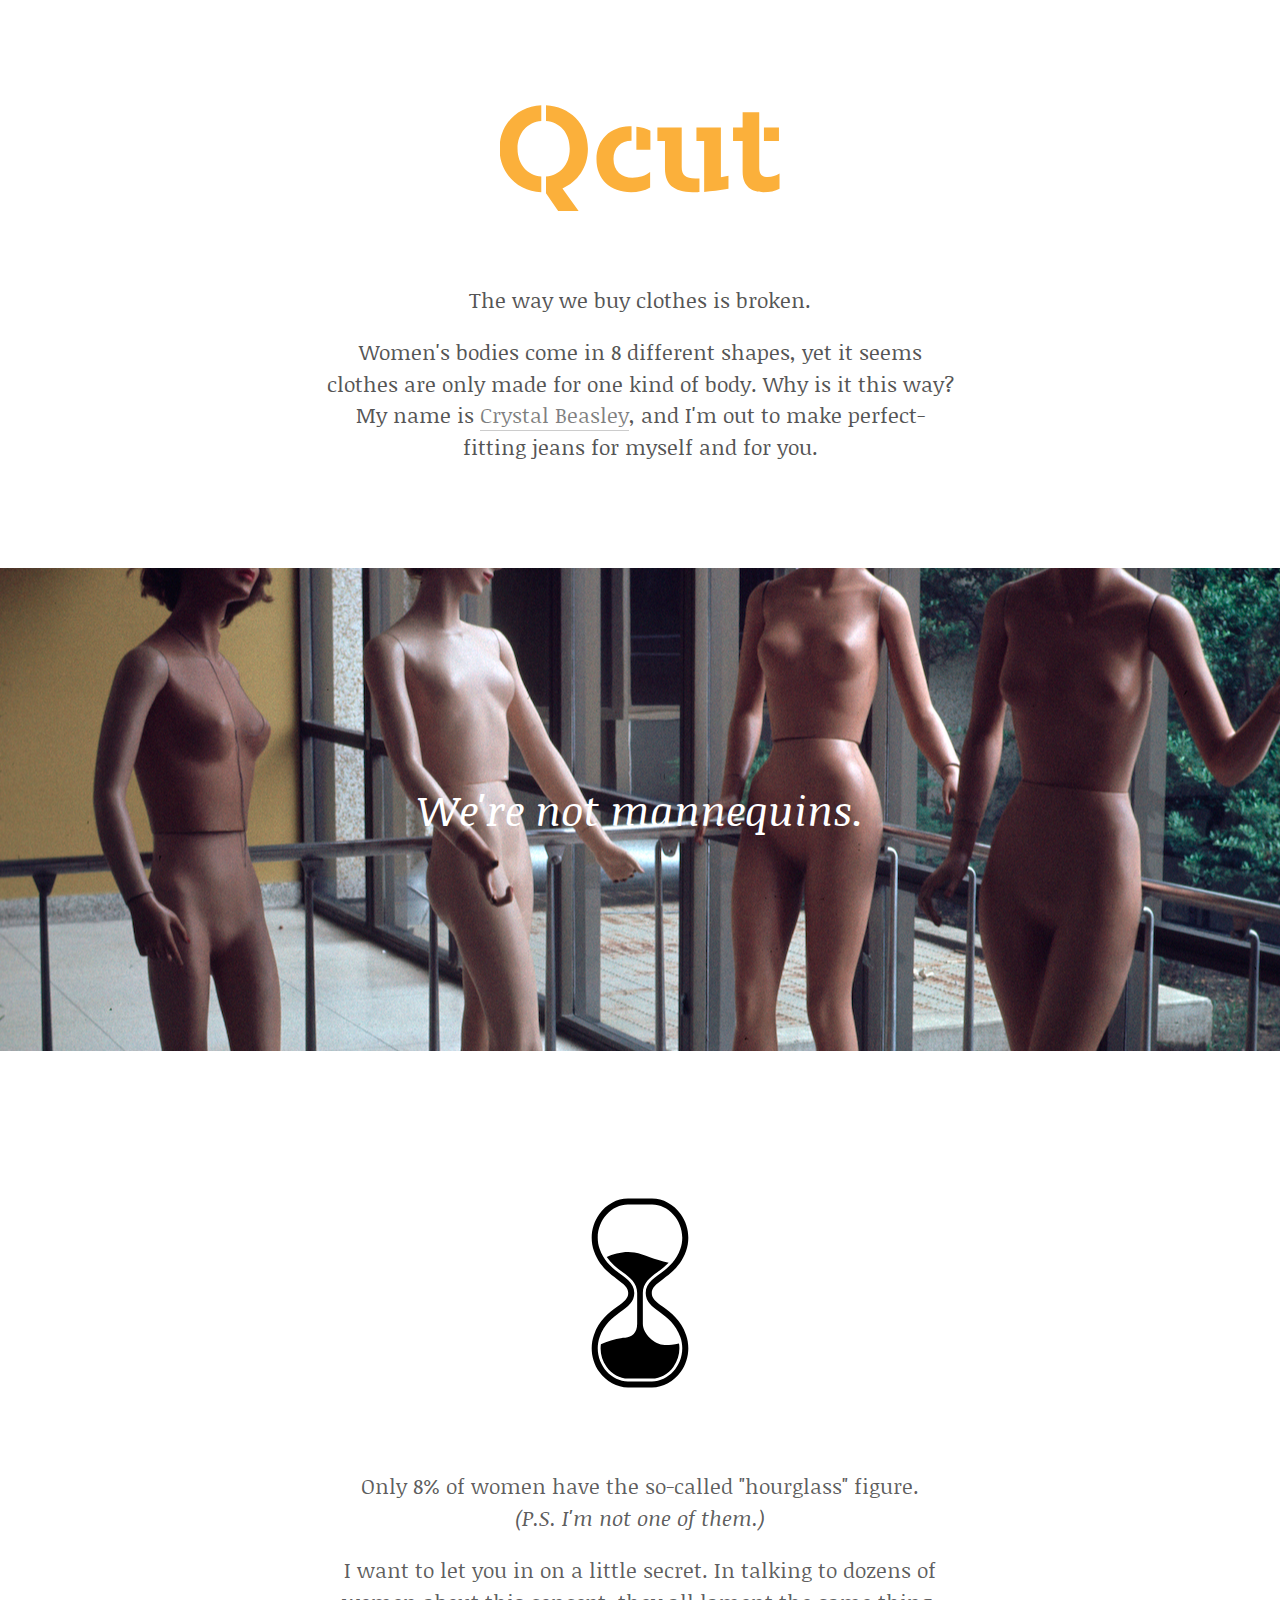
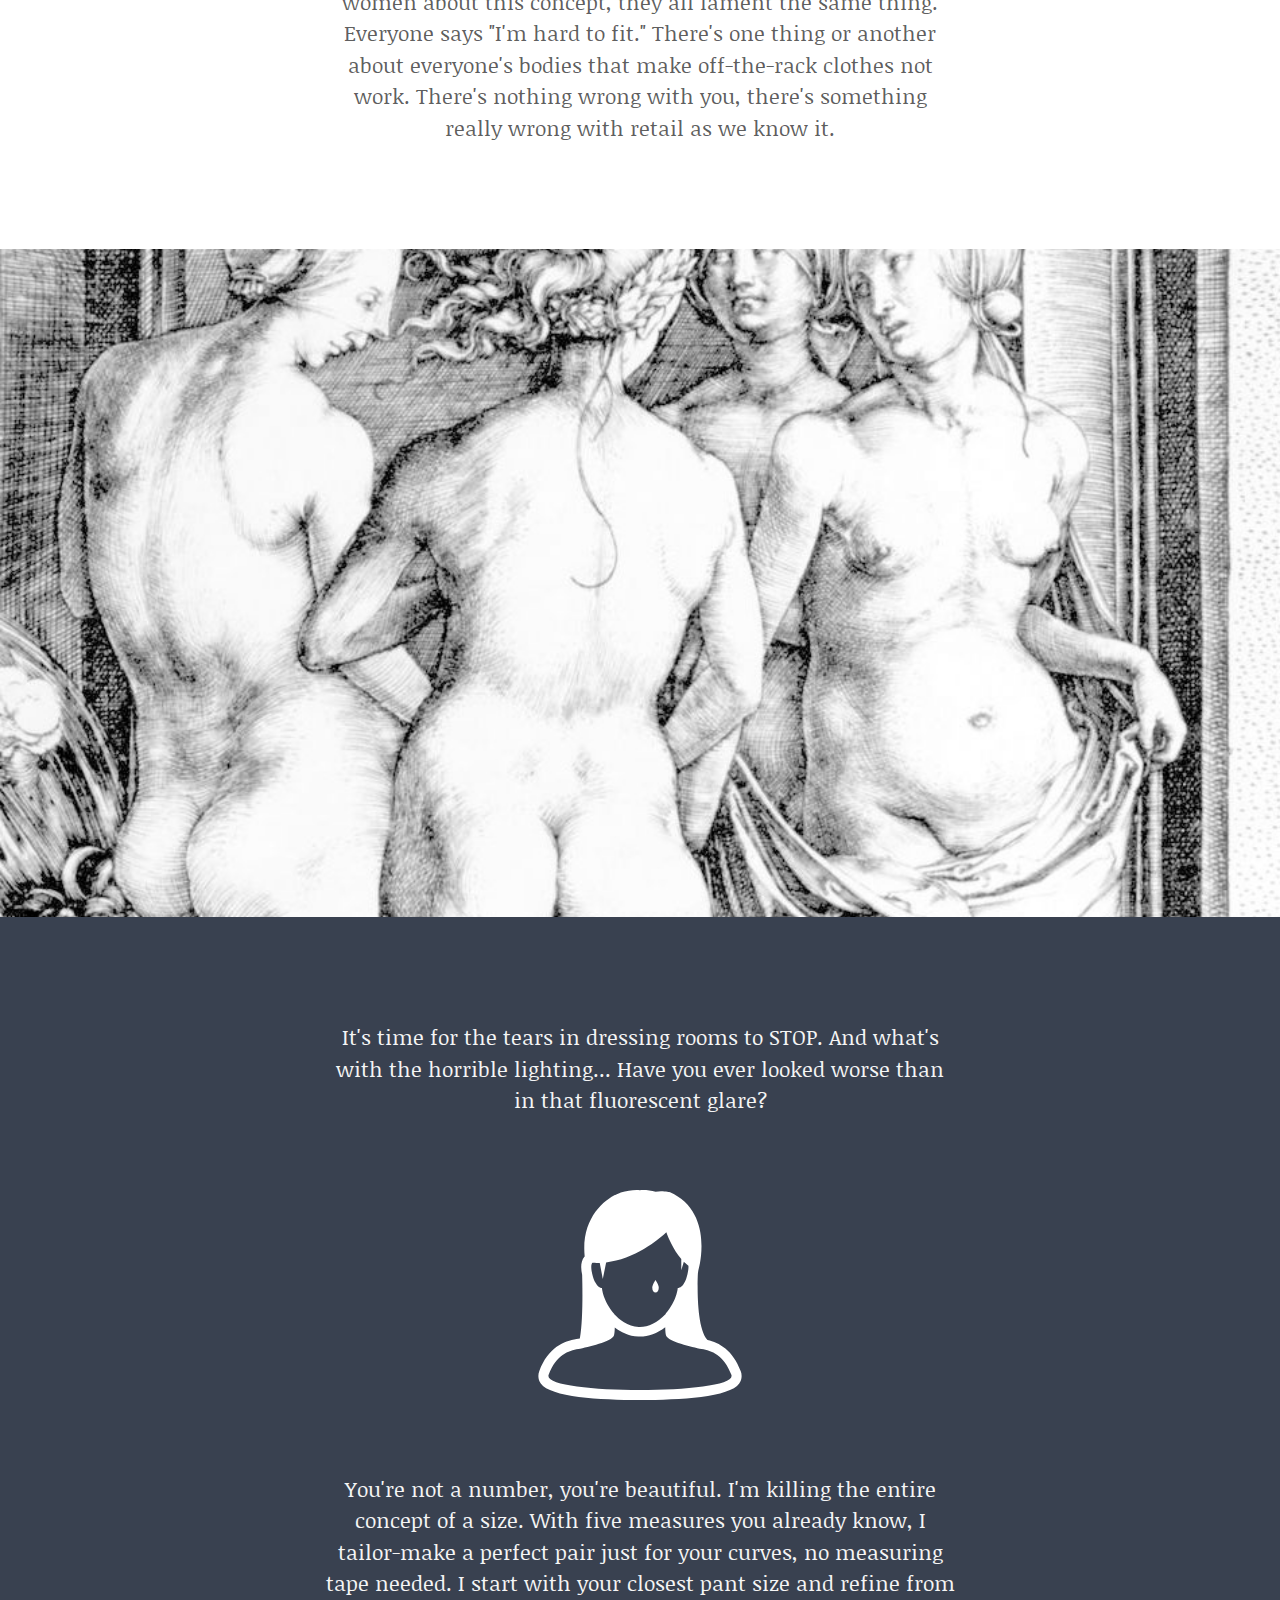
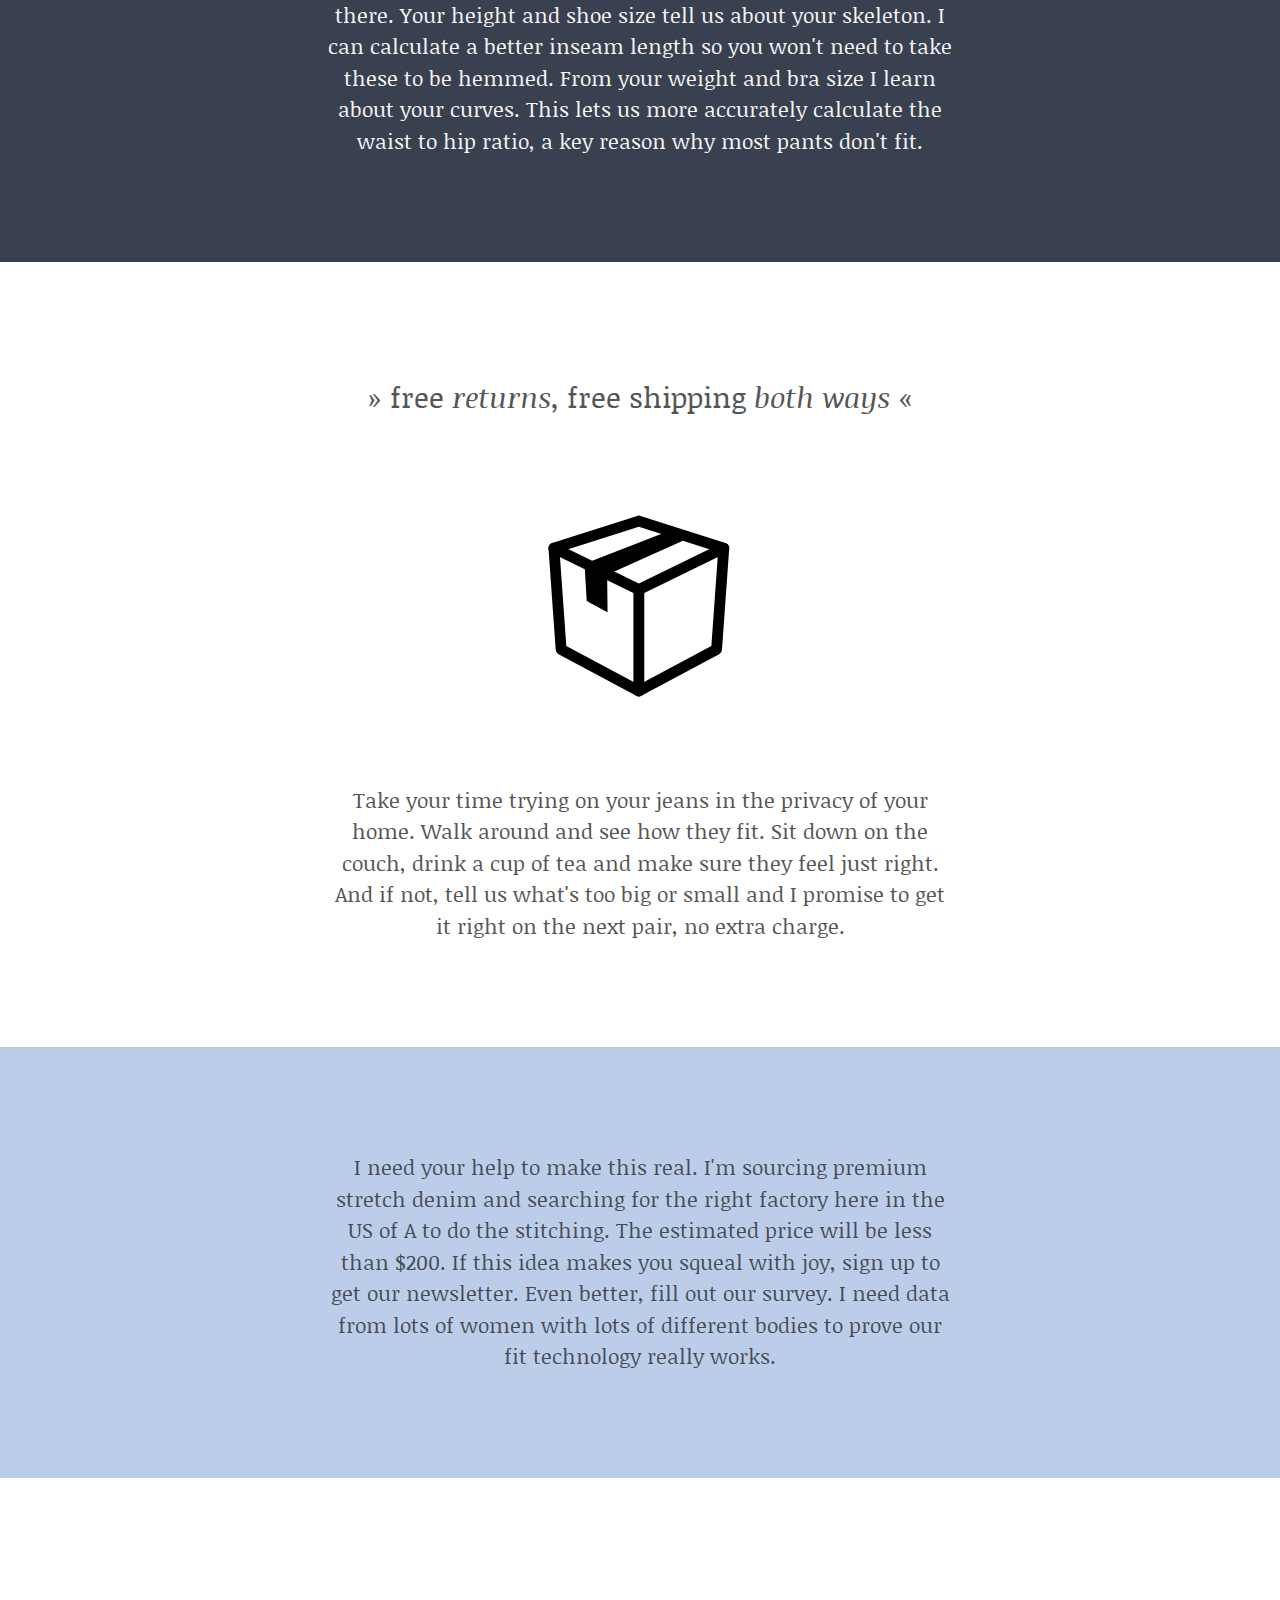
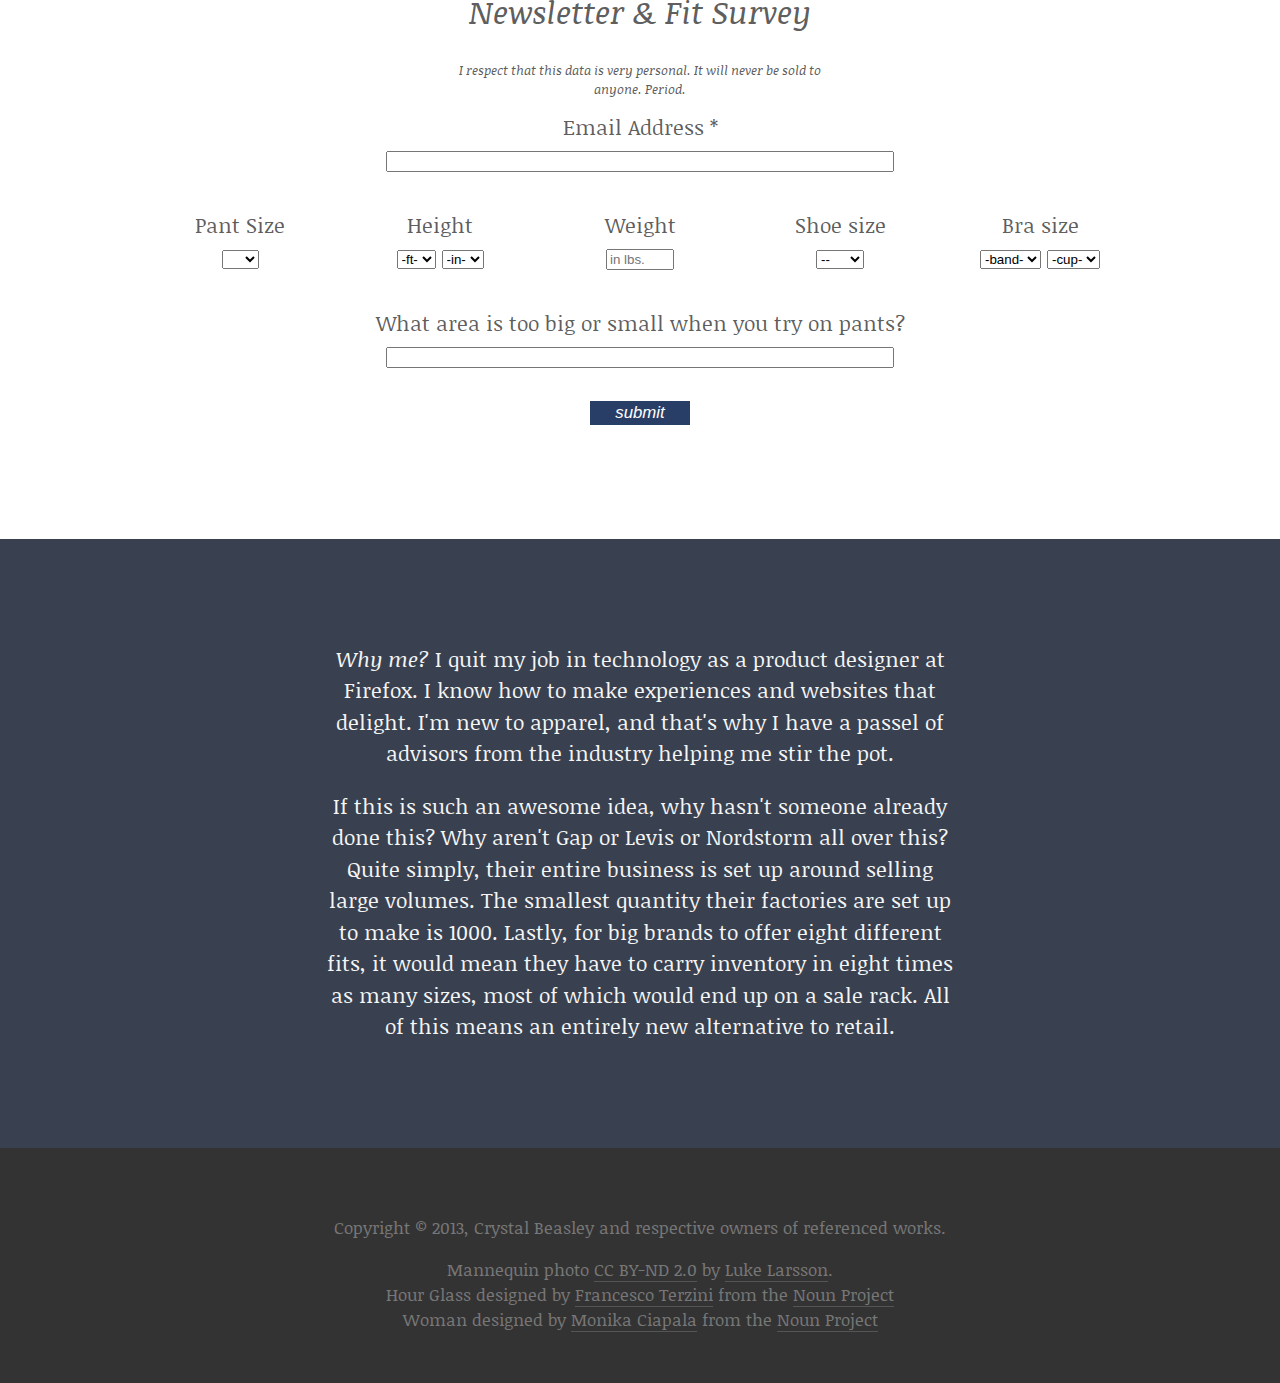
==== index.html @ 677d29ad "initial commit" ====
<!DOCTYPE html>
<html lang="en">
	<head>
		<title>Beasley Custom : Denim that Fits</title>
		<meta charset="utf-8">
		<meta name="author" content="Crystal Beasley">
		<meta name="viewport" content="width=device-width, initial-scale=1.0, minimum-scale=1.0">
		<link href='http://fonts.googleapis.com/css?family=Plaster|Josefin+Slab:300|Noticia+Text:400,400italic' rel='stylesheet' type='text/css'>
		<link rel="stylesheet" media="screen, projection" href="/css/onepage.css">

		<script src="//ajax.googleapis.com/ajax/libs/jquery/1.9.1/jquery.min.js"></script>
		<script src="jquery.unveil.min.js"></script>
	</head>

	<body id="container">

		<section class="white">
			<p>
				<img src="/img/qcut-logo-orange.svg" alt="Qcut" />
				<br>
				<p>The way we buy clothes is broken.</p>
				<p>Women's bodies come in 8 different shapes, yet it seems clothes are only made for one kind of body. Why is it this way? My name is <a href="https://twitter.com/skinny" rel="me">Crystal Beasley</a>, and I'm out to make perfect-fitting jeans for myself and for you.</p>
		</section>

		<section class="mannequin">
			<p>We're not mannequins.</p>
		</section>

		<section class="hourglass">
			
			<img src="/img/icon_40333_hourglass.svg" alt="hourglass" class="centeredIcon" />
			
			<p>Only 8% of women have the so-called "hourglass" figure. <br /><span class="italic">(P.S. I'm not one of them.)</span></p>

			<p>I want to let you in on a little secret. In talking to dozens of women about this concept, they all lament the same thing. Everyone says "I'm hard to fit." There's one thing or another about everyone's bodies that make off-the-rack clothes not work. There's nothing wrong with you, there's something really wrong with retail as we know it.</p>
		</section>
		<section class="nude">
		
		</section>
		
		<section class="black">
			
			<p>It's time for the tears in dressing rooms to STOP. And what's with the horrible lighting... Have you ever looked worse than in that fluorescent glare?</p>
			<img src="/img/icon_17238-user.svg" alt="woman with tears" class="centeredIcon">
			<p>You're not a number, you're beautiful. I'm killing the entire concept of a size. With five measures you already know, I tailor-make a perfect pair just for your curves, no measuring tape needed. I start with your closest pant size and refine from there. Your height and shoe size tell us about your skeleton. I can calculate a better inseam length so you won't need to take these to be hemmed. From your weight and bra size I learn about your curves. This lets us more accurately calculate the waist to hip ratio, a key reason why most pants don't fit.</p>
		</section>
		
		<section class="white">
			<h3>&raquo; free <span class="italic">returns</span>, free shipping <span class="italic">both ways</span> &laquo;</h3>
			<img src="/img/icon_20389-box.svg" atl="box" class="centeredIcon">
			<p>Take your time trying on your jeans in the privacy of your home. Walk around and see how they fit. Sit down on the couch, drink a cup of tea and make sure they feel just right. And if not, tell us what's too big or small and I promise to get it right on the next pair, no extra charge. </p>
			
		</section>
		
		<section class="cloud">
			<p>I need your help to make this real. I'm sourcing premium stretch denim and searching for the right factory here in the US of A to do the stitching. The estimated price will be less than $200. If this idea makes you squeal with joy, sign up to get our newsletter. Even better, fill out our survey. I need data from lots of women with lots of different bodies to prove our fit technology really works.</p>
		</section>

		<section class="survey">
		<!-- Begin MailChimp Signup Form -->
		<div id="mc_embed_signup">
			<form action="http://skinnywhitegirl.us2.list-manage1.com/subscribe/post?u=493c3cbc6ea8f074d84037bef&amp;id=eb4baf5487" method="post" id="mc-embedded-subscribe-form" name="mc-embedded-subscribe-form" class="validate" target="_blank" novalidate>
				<h2>Newsletter &amp; Fit Survey</h2>
				<p class="helper">I respect that this data is very personal. It will never be sold to anyone. Period.</p>
				<div class="mc-field-group">
						<label for="mce-EMAIL">Email Address  <span class="asterisk">*</span></label>
						<input type="email" value="" name="EMAIL" class="required email" id="mce-EMAIL">
				</div>
				<div class="mc-field-group survey-container">
					<label for="mce-PANTSIZE">Pant Size </label>
					<select name="PANTSIZE" class="" id="mce-PANTSIZE">
						<option value=""></option>
						<option value="--">--</option>
						<option value="24">24</option>
						<option value="25">25</option>
						<option value="26">26</option>
						<option value="27">27</option>
						<option value="28">28</option>
						<option value="29">29</option>
						<option value="30">30</option>
						<option value="31">31</option>
						<option value="32">32</option>
					</select>
				</div>
				<div class="mc-field-group survey-container">
					<label for="mce-HEIGTFEET">Height </label>
					<select name="HEIGTFEET" class="" id="mce-HEIGTFEET">
						<option value="-ft-">-ft-</option>
						<option value="4&quot;">4&quot;</option>
						<option value="5&quot;">5&quot;</option>
						<option value="6&quot;">6&quot;</option>
					</select>
					<select name="HEIGHTINCH" class="" id="mce-HEIGHTINCH">
						<option value="-in-">-in-</option>
						<option value="0&quot;">0&quot;</option>
						<option value="1&quot;">1&quot;</option>
						<option value="2&quot;">2&quot;</option>
						<option value="3&quot;">3&quot;</option>
						<option value="4&quot;">4&quot;</option>
						<option value="5&quot;">5&quot;</option>
						<option value="6&quot;">6&quot;</option>
						<option value="7&quot;">7&quot;</option>
						<option value="8&quot;">8&quot;</option>
						<option value="9&quot;">9&quot;</option>
						<option value="10&quot;">10&quot;</option>
						<option value="11&quot;">11&quot;</option>
					</select>
				</div>
				<div class="mc-field-group survey-container">	
					<label for="mce-WEIGHT">Weight </label>
					<input type="text" value="" name="WEIGHT" class="" id="mce-WEIGHT" placeholder="in lbs.">
				</div>
				<div class="mc-field-group survey-container">	
					<label for="mce-SHOESIZE">Shoe size </label>
						<select name="SHOESIZE" class="" id="mce-SHOESIZE">
							<option value="--">--</option>
							<option value="4">4</option>
							<option value="4.5">4.5</option>
							<option value="5">5</option>
							<option value="5.5">5.5</option>
							<option value="6">6</option>
							<option value="6.5">6.5</option>
							<option value="7">7</option>
							<option value="7.5">7.5</option>
							<option value="8">8</option>
							<option value="8.5">8.5</option>
							<option value="9">9</option>
							<option value="9.5">9.5</option>
							<option value="10">10</option>
							<option value="10.5">10.5</option>
							<option value="11">11</option>
							<option value="11.5">11.5</option>
							<option value="12">12</option>
							<option value="12.5">12.5</option>
							<option value="13">13</option>
						</select>
				</div>
				<div class="survey-container">
				
				<label for="mce-BRABAND">Bra size </label>
					<select name="BRABAND" class="" id="mce-BRABAND">
						<option value="--">-band-</option>
						<option value="28">28</option>
						<option value="30">30</option>
						<option value="32">32</option>
						<option value="34">34</option>
						<option value="36">36</option>
						<option value="38">38</option>
					</select>
					<select name="BRACUP" class="" id="mce-BRACUP">
						<option value="--">-cup-</option>
						<option value="AA">AA</option>
						<option value="A">A</option>
						<option value="B">B</option>
						<option value="C">C</option>
						<option value="D">D</option>
						<option value="DD">DD</option>
						<option value="E">E</option>
						<option value="EE">EE</option>
						<option value="F">F</option>
						<option value="FF">FF</option>
						<option value="G">G</option>
						<option value="GG">GG</option>
						<option value="H">H</option>
						<option value="HH">HH</option>
					</select>
				</div>
				<div class="clear"></div>
				<div class="survey-bigtext">
				<label for="mce-FREETEXT">What area is too big or small when you try on pants? </label>
				<input type="text" value="" name="FREETEXT" class="" id="mce-FREETEXT">
				</div>
				<div id="mce-responses" class="clear">
					<div class="response" id="mce-error-response" style="display:none"></div>
					<div class="response" id="mce-success-response" style="display:none"></div>
				</div>    <!-- real people should not fill this in and expect good things - do not remove this or risk form bot signups-->
				<div style="position: absolute; left: -5000px;"><input type="text" name="b_493c3cbc6ea8f074d84037bef_eb4baf5487" tabindex="-1" value=""></div>
				<div><input type="submit" value="submit" name="subscribe" id="mc-embedded-subscribe" class="button"></div>
				</form>
			</div>
		</section>
		<section class="black">
			<p><span class="italic">Why me?</span> I quit my job in technology as a product designer at Firefox. I know how to make experiences and websites that delight. I'm new to apparel, and that's why I have a passel of advisors from the industry helping me stir the pot.</p>
			<p>If this is such an awesome idea, why hasn't someone already done this? Why aren't Gap or Levis or Nordstorm all over this? Quite simply, their entire business is set up around selling large volumes. The smallest quantity their factories are set up to make is 1000. Lastly, for big brands to offer eight different fits, it would mean they have to carry inventory in eight times as many sizes, most of which would end up on a sale rack. All of this means an entirely new alternative to retail.</p>
			
		</section>


		<footer>
			<p>Copyright &copy; 2013, Crystal Beasley and respective owners of referenced works.</p>
			Mannequin photo <a href="https://creativecommons.org/licenses/by-nd/2.0/">CC BY-ND 2.0</a> by <a href="https://www.flickr.com/photos/brownpolyester/2594838123">Luke Larsson</a>. <br />
			Hour Glass designed by <a href="http://www.thenounproject.com/fterzini">Francesco Terzini</a> from the <a href="http://www.thenounproject.com">Noun Project</a><br />
			Woman designed by <a href="http://www.thenounproject.com/merdesign">Monika Ciapala</a> from the <a href="http://www.thenounproject.com">Noun Project</a>
		</footer>
		<script>
		  $(document).ready(function(){
		    $("img").unveil(1000);
		  });
		</script>
		<!-- Begin MailChimp Signup Form -->
		<script type="text/javascript">
		var fnames = new Array();var ftypes = new Array();fnames[0]='EMAIL';ftypes[0]='email';fnames[4]='PANT SIZE';ftypes[4]='dropdown';fnames[3]='HEIGTFEET';ftypes[3]='dropdown';fnames[5]='HEIGHTINCH';ftypes[5]='dropdown';fnames[1]='WEIGHT';ftypes[1]='text';fnames[2]='SHOESIZE';ftypes[2]='dropdown';fnames[6]='BRABAND';ftypes[6]='dropdown';fnames[7]='BRACUP';ftypes[7]='dropdown';fnames[8]='FREETEXT';ftypes[8]='text';
		try {
		    var jqueryLoaded=jQuery;
		    jqueryLoaded=true;
		} catch(err) {
		    var jqueryLoaded=false;
		}
		var head= document.getElementsByTagName('head')[0];
		if (!jqueryLoaded) {
		    var script = document.createElement('script');
		    script.type = 'text/javascript';
		    script.src = '//ajax.googleapis.com/ajax/libs/jquery/1.4.4/jquery.min.js';
		    head.appendChild(script);
		    if (script.readyState && script.onload!==null){
		        script.onreadystatechange= function () {
		              if (this.readyState == 'complete') mce_preload_check();
		        }    
		    }
		}
		
		var err_style = '';
		try{
		    err_style = mc_custom_error_style;
		} catch(e){
		    err_style = '#mc_embed_signup input.mce_inline_error{border-color:#6B0505;} #mc_embed_signup div.mce_inline_error{margin: 0 0 1em 0; padding: 5px 10px; background-color:#6B0505; font-weight: bold; z-index: 1; color:#fff;}';
		}
		var head= document.getElementsByTagName('head')[0];
		var style= document.createElement('style');
		style.type= 'text/css';
		if (style.styleSheet) {
		  style.styleSheet.cssText = err_style;
		} else {
		  style.appendChild(document.createTextNode(err_style));
		}
		head.appendChild(style);
		setTimeout('mce_preload_check();', 250);
		
		var mce_preload_checks = 0;
		function mce_preload_check(){
		    if (mce_preload_checks>40) return;
		    mce_preload_checks++;
		    try {
		        var jqueryLoaded=jQuery;
		    } catch(err) {
		        setTimeout('mce_preload_check();', 250);
		        return;
		    }
		    var script = document.createElement('script');
		    script.type = 'text/javascript';
		    script.src = 'http://downloads.mailchimp.com/js/jquery.form-n-validate.js';
		    head.appendChild(script);
		    try {
		        var validatorLoaded=jQuery("#fake-form").validate({});
		    } catch(err) {
		        setTimeout('mce_preload_check();', 250);
		        return;
		    }
		    mce_init_form();
		}
		function mce_init_form(){
		    jQuery(document).ready( function($) {
		      var options = { errorClass: 'mce_inline_error', errorElement: 'div', onkeyup: function(){}, onfocusout:function(){}, onblur:function(){}  };
		      var mce_validator = $("#mc-embedded-subscribe-form").validate(options);
		      $("#mc-embedded-subscribe-form").unbind('submit');//remove the validator so we can get into beforeSubmit on the ajaxform, which then calls the validator
		      options = { url: 'http://skinnywhitegirl.us2.list-manage.com/subscribe/post-json?u=493c3cbc6ea8f074d84037bef&id=eb4baf5487&c=?', type: 'GET', dataType: 'json', contentType: "application/json; charset=utf-8",
		                    beforeSubmit: function(){
		                        $('#mce_tmp_error_msg').remove();
		                        $('.datefield','#mc_embed_signup').each(
		                            function(){
		                                var txt = 'filled';
		                                var fields = new Array();
		                                var i = 0;
		                                $(':text', this).each(
		                                    function(){
		                                        fields[i] = this;
		                                        i++;
		                                    });
		                                $(':hidden', this).each(
		                                    function(){
		                                        var bday = false;
		                                        if (fields.length == 2){
		                                            bday = true;
		                                            fields[2] = {'value':1970};//trick birthdays into having years
		                                        }
		                                    	if ( fields[0].value=='MM' && fields[1].value=='DD' && (fields[2].value=='YYYY' || (bday && fields[2].value==1970) ) ){
		                                    		this.value = '';
											    } else if ( fields[0].value=='' && fields[1].value=='' && (fields[2].value=='' || (bday && fields[2].value==1970) ) ){
		                                    		this.value = '';
											    } else {
											        if (/\[day\]/.test(fields[0].name)){
		    	                                        this.value = fields[1].value+'/'+fields[0].value+'/'+fields[2].value;									        
											        } else {
		    	                                        this.value = fields[0].value+'/'+fields[1].value+'/'+fields[2].value;
			                                        }
			                                    }
		                                    });
		                            });
		                        $('.phonefield-us','#mc_embed_signup').each(
		                            function(){
		                                var fields = new Array();
		                                var i = 0;
		                                $(':text', this).each(
		                                    function(){
		                                        fields[i] = this;
		                                        i++;
		                                    });
		                                $(':hidden', this).each(
		                                    function(){
		                                        if ( fields[0].value.length != 3 || fields[1].value.length!=3 || fields[2].value.length!=4 ){
		                                    		this.value = '';
											    } else {
											        this.value = 'filled';
			                                    }
		                                    });
		                            });
		                        return mce_validator.form();
		                    }, 
		                    success: mce_success_cb
		                };
		      $('#mc-embedded-subscribe-form').ajaxForm(options);
		      
		      
		    });
		}
		function mce_success_cb(resp){
		    $('#mce-success-response').hide();
		    $('#mce-error-response').hide();
		    if (resp.result=="success"){
		        $('#mce-'+resp.result+'-response').show();
		        $('#mce-'+resp.result+'-response').html(resp.msg);
		        $('#mc-embedded-subscribe-form').each(function(){
		            this.reset();
		    	});
		    } else {
		        var index = -1;
		        var msg;
		        try {
		            var parts = resp.msg.split(' - ',2);
		            if (parts[1]==undefined){
		                msg = resp.msg;
		            } else {
		                i = parseInt(parts[0]);
		                if (i.toString() == parts[0]){
		                    index = parts[0];
		                    msg = parts[1];
		                } else {
		                    index = -1;
		                    msg = resp.msg;
		                }
		            }
		        } catch(e){
		            index = -1;
		            msg = resp.msg;
		        }
		        try{
		            if (index== -1){
		                $('#mce-'+resp.result+'-response').show();
		                $('#mce-'+resp.result+'-response').html(msg);            
		            } else {
		                err_id = 'mce_tmp_error_msg';
		                html = '<div id="'+err_id+'" style="'+err_style+'"> '+msg+'</div>';
		                
		                var input_id = '#mc_embed_signup';
		                var f = $(input_id);
		                if (ftypes[index]=='address'){
		                    input_id = '#mce-'+fnames[index]+'-addr1';
		                    f = $(input_id).parent().parent().get(0);
		                } else if (ftypes[index]=='date'){
		                    input_id = '#mce-'+fnames[index]+'-month';
		                    f = $(input_id).parent().parent().get(0);
		                } else {
		                    input_id = '#mce-'+fnames[index];
		                    f = $().parent(input_id).get(0);
		                }
		                if (f){
		                    $(f).append(html);
		                    $(input_id).focus();
		                } else {
		                    $('#mce-'+resp.result+'-response').show();
		                    $('#mce-'+resp.result+'-response').html(msg);
		                }
		            }
		        } catch(e){
		            $('#mce-'+resp.result+'-response').show();
		            $('#mce-'+resp.result+'-response').html(msg);
		        }
		    }
		}
		
		</script>
		<!--End mc_embed_signup-->
	</body>
</html>
---- css/onepage.css ----
@font-face {
	font-family: 'Plaster', cursive;
	font-weight: normal;
	font-style: normal;
}

@font-face {
	font-family: 'Noticia Text', serif;
	font-weight: normal;
	font-style: normal;
}

body {
	font-family: Noticia Text, Georgia, Times, serif;
	margin: 0;
	line-height: 1.5;
	color: rgba(0,0,0,0.65);
	font-size: 21px;
	-webkit-transition: font-size 0.2s ease-out;
	-moz-transition: font-size 0.2s ease-out;
	-o-transition: font-size 0.2s ease-out;
	-ms-transition: font-size 0.2s ease-out;
	transition: font-size 0.2s ease-out;
	-webkit-font-smoothing: antialiased;
	text-rendering: optimizeLegibility;
}

video {
	max-width: 100%;
	height: auto;
}

iframe, embed, object {
	max-width: 100%;
}

a {
	-webkit-transition: color 0.2s ease-out;
	-moz-transition: color 0.2s ease-out;
	-o-transition: color 0.2s ease-out;
	-ms-transition: color 0.2s ease-out;
	transition: color 0.2s ease-out;
	color: rgba(0,0,0,0.5);
	text-decoration: none;
	border-bottom: 1px solid rgba(0,0,0,0.2);
}

p {
	max-width: 30em;
	margin: 1em auto;
}
p.centered { text-align: center; }

a:hover { color: #000; }

section { padding: 4em 1em; text-align: center; }
section.white { background-color: #fff; color: #555; }
section.black { background-color: #394150; color: #f5f5f5; }
on.video a { color: #fff; border-bottom: 1px solid #555; }

h1 {
	font-family: Plaster, Times New Roman;
	font-weight: normal;
	line-height: 1.1;
	font-size: 2.5em;
	text-align: center;
}

h2 {
	font-weight: normal;
}


img.fullimg {
	display: block;
	width: 100%;
	margin: 1em auto;
	max-width: 40em;
}

img.fullimg.real { max-width: none; }

hr {
	width: 33%;
	max-width: 15em;
	border: none;
	border-top: 2px solid rgba(0,0,0,0.1);
	margin: 4em auto;
}

div.clear { clear: both; }

/******
FOOTER
*******/

footer {
	background-color: #333;
	font-size: 0.8em;
	padding: 3em 1em;
	color: #777;
	text-align: center;
}

footer p {
	max-width: 36.5em;
}

footer a {
	color: #777;
	border-bottom: 1px solid #555;
}

footer a:hover {
	color: #fff;
}


/* TITLE */

section.tiptop {
	background-color: #222;
	color: #777;
	text-align: center;
	padding: 1em;
	font-style: italic;
}

section.title {
	background: white;
	padding-top: 0.5em;
	color: #444;
	}

section.title h1 {
	text-align: center;
	margin: 0.5em auto 0.5em auto;
	font-size: 3em;
	line-height: 1;
}

section.title h1 span {
	color: rgba(255,255,255,0.2);
}

section.title p, section.title p a {
	color: #90a9cf;
	font-family: Josefin Slab;
	text-transform: uppercase;
}

p.logo { text-align: center; }

h4 {
	font-weight: normal;
	font-style: italic;
}

/* foreword */

section.foreword { text-align: center; font-size: 0.9em; }
section.foreword img, section.white img, section.black img { display: block; margin: 0 auto 1em; }

/* PANEL 1 */

section.panel1 h1 {
	max-width: 10em;
	margin: 1em auto;
}

/* Aspirin */

img.centeredIcon {
	display: block;
	margin: 0 auto;
	width: 25%;
	max-width: 10em;
	padding: 2.5em;
}

p.stretch {
	font-style: italic;
	text-align: center;
	border-top: 1px solid rgba(0,0,0,0.1);
	border-bottom: 1px solid rgba(0,0,0,0.1);
	padding: 1em 0;
}

a.noborder { border: none; }


section.denim {
	background: url('http://www.sdwhaven.com/wp-content/uploads/2012/12/Seamless-Denim-Fabric-Texture-600x600.jpg') top center;
	color: #fff;
}

section.cloud {
	background: #bbcde8 url('http://upload.wikimedia.org/wikipedia/commons/3/3d/Big_pink_cloud_Oia.jpg') repeat center top;
}

section.nude {
	background: white url('/img/durer-nudes.jpg') no-repeat center center;
	min-height: 500px;
	background-size: 100%;
}

section.mannequin {
	background: #ccc url('/img/2594838123_d59a611a5f_o.jpg') no-repeat center center;
	background-size: 100%;
	color: white;
}

.survey form {
	max-width: 1000px;
	margin: 0 auto;
}
.survey label {
	display: block;
}
.survey input {
	width: 100%;
	max-width: 500px;
}

.input-group li+li {
	margin-bottom: 6px;
	font-family: sans-serif;
	font-size: .7em;
}

.input-group li:first-child {
	margin-bottom: 5px;
}

.three-col ul {
	list-style: none;
	float: left;
	width: 33%;
	margin: 0;
	padding: 0 0 35px 0;
}

.input-group input {
	display: inline;
	width: 20px;
}
.input-group label {
	display: inline;
}
div.survey-container {
	width: 20%;
	float: left;
}
.mc-field-group {
	padding-bottom: 35px;
}
.mc-field-group.input-group{
	padding-bottom: 0;
}
.survey-container p{
	margin-bottom: 0px;
}
.survey-container input {
	width: 60px;
}
input#mc-embedded-subscribe {
	width: 100px;
	font-size: .8em;
	background-color: #283e67;
	border: 0;
	padding: 2px 0;
	margin: 30px 0;
	color: white;
	font-style: italic;
}

input#mc-embedded-subscribe:hover {
	background-color: #26457d ;
}
span.optional {
	font-size: 80%;
}

.italic {
	font-style: italic;
}

.helper {
	font-style: italic;
	font-size: .6em;
}
div.center {
	display: table-cell;
	vertical-align: middle;
	height: 400px;
}
.mannequin {
	font-size: 2em;
	font-style: italic;
}

h2 { text-align: center; font-style: italic; }

h3	{
	font-weight: normal;
	font-size: 1.4em;
}
blockquote {
	margin: 2em auto;
	font-size: 1.2em;
	max-width: 35em;
	color: rgb(185, 154, 84);
}


@media only screen and (max-width: 55em) {	body { font-size: 18px; } }
@media only screen and (max-width: 30em) {
	section { padding-top: 2em; padding-bottom: 2em; }
	section.nude, section.cloud, section.mannequin { background-size: 200%; }
	div.survey-container, .three-col ul {
		width: 100%;
		float: none;
	}
	h1.emph { font-size: 1.8em; }
	section.title h1 { font-size: 3.5em; }
	p { -webkit-hyphens: auto; -moz-hyphens: auto; hyphens: auto; }
}
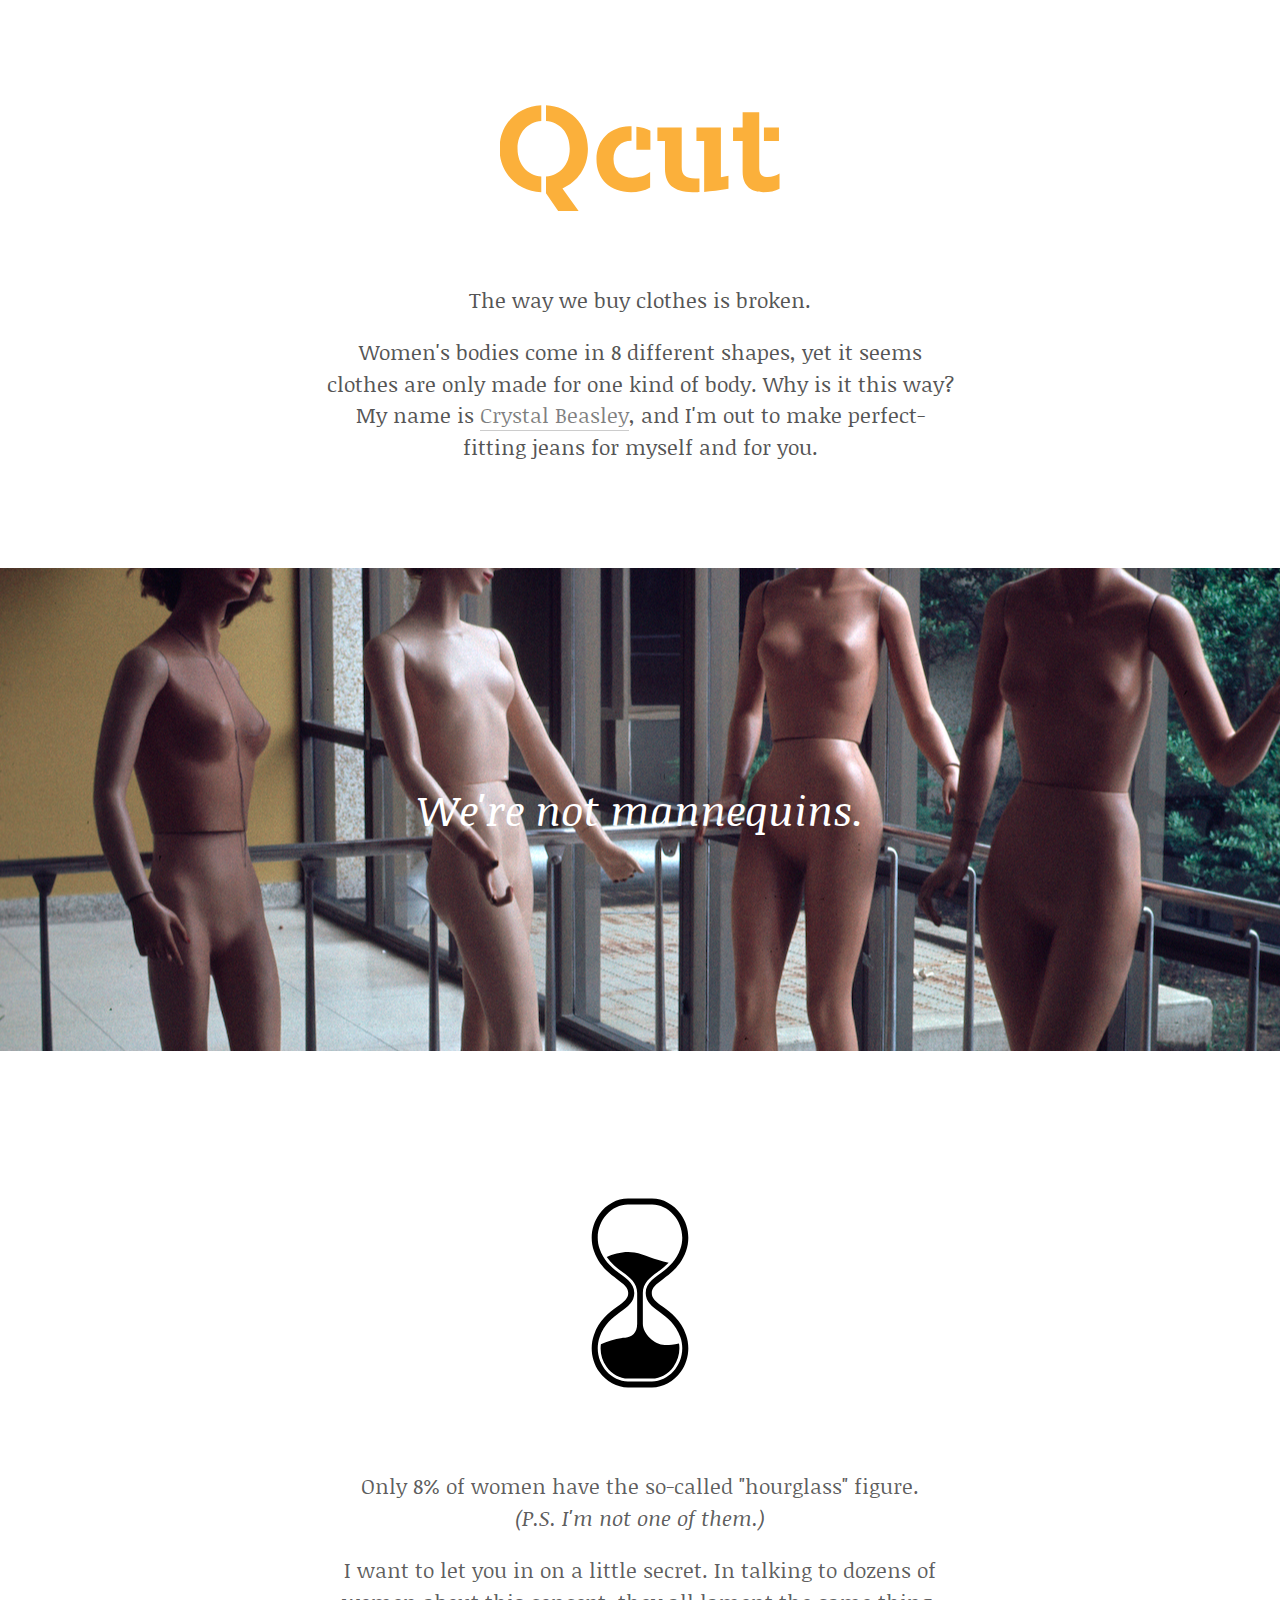
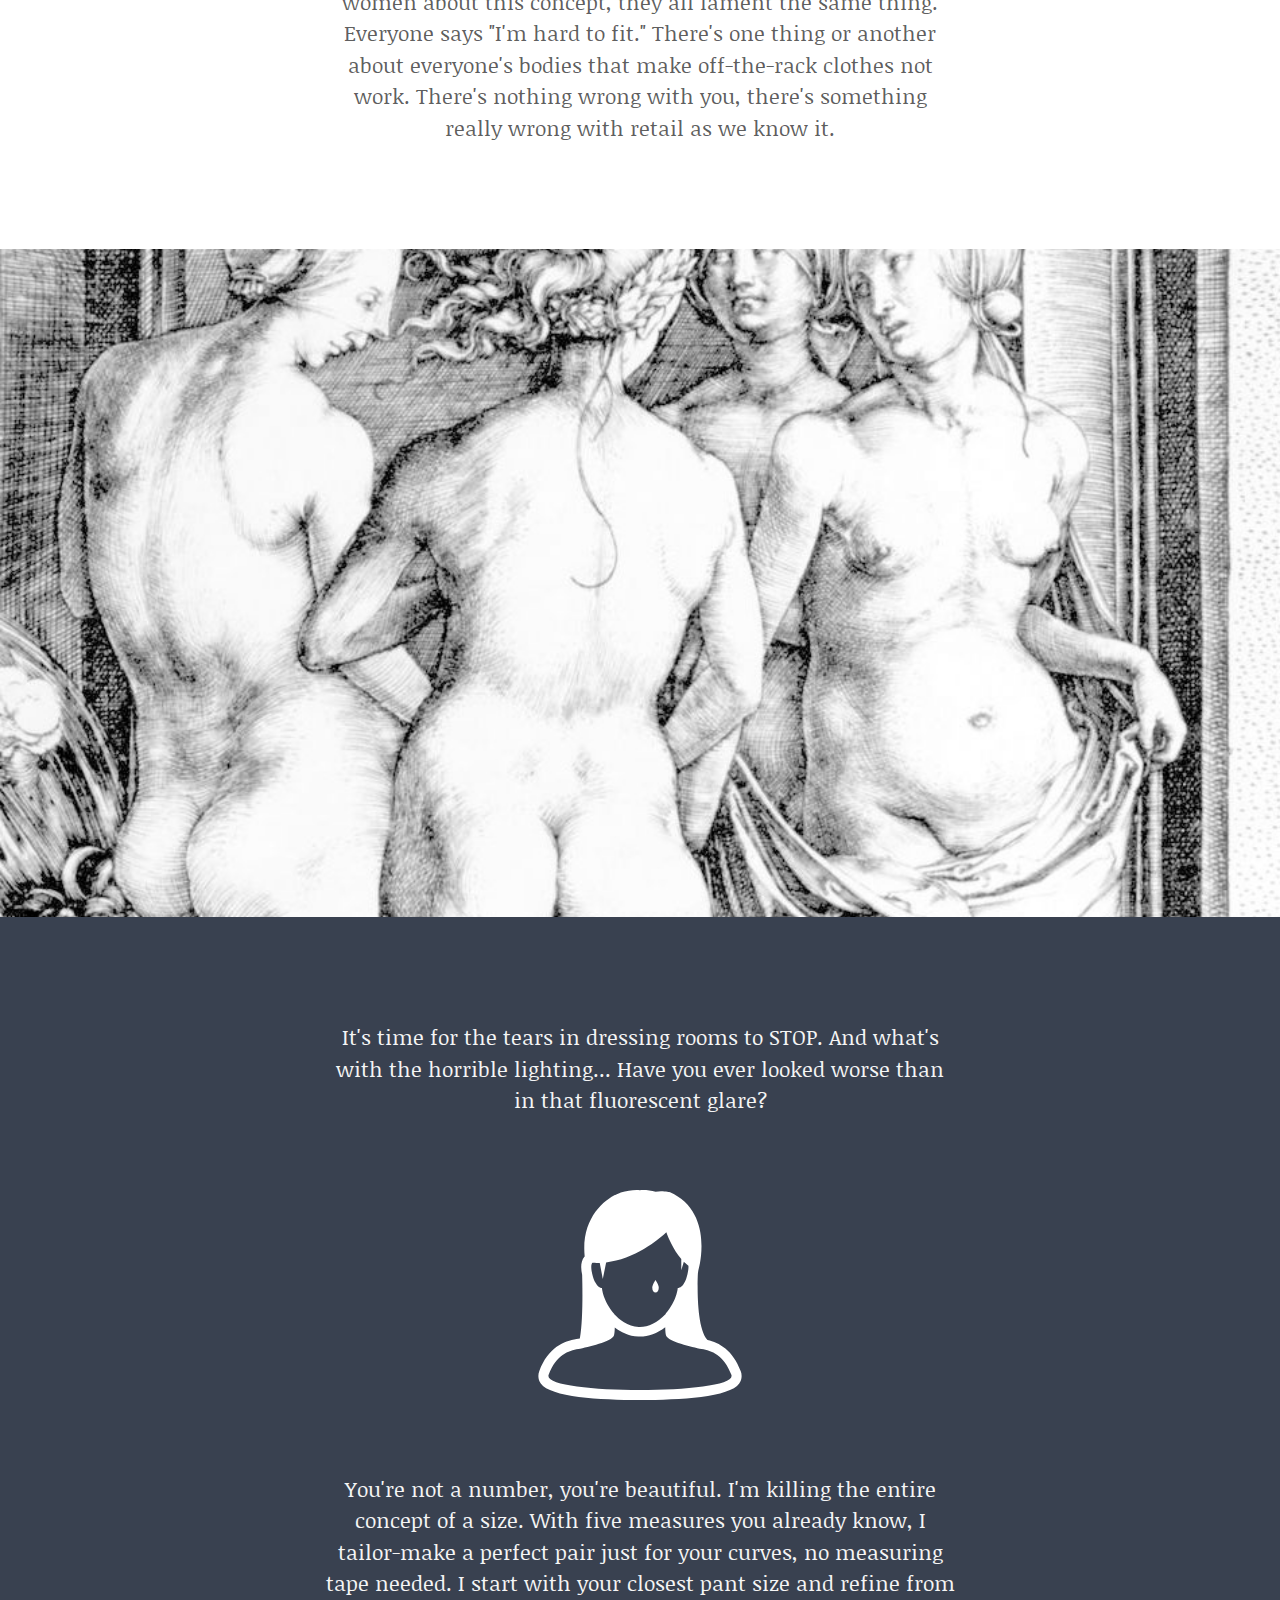
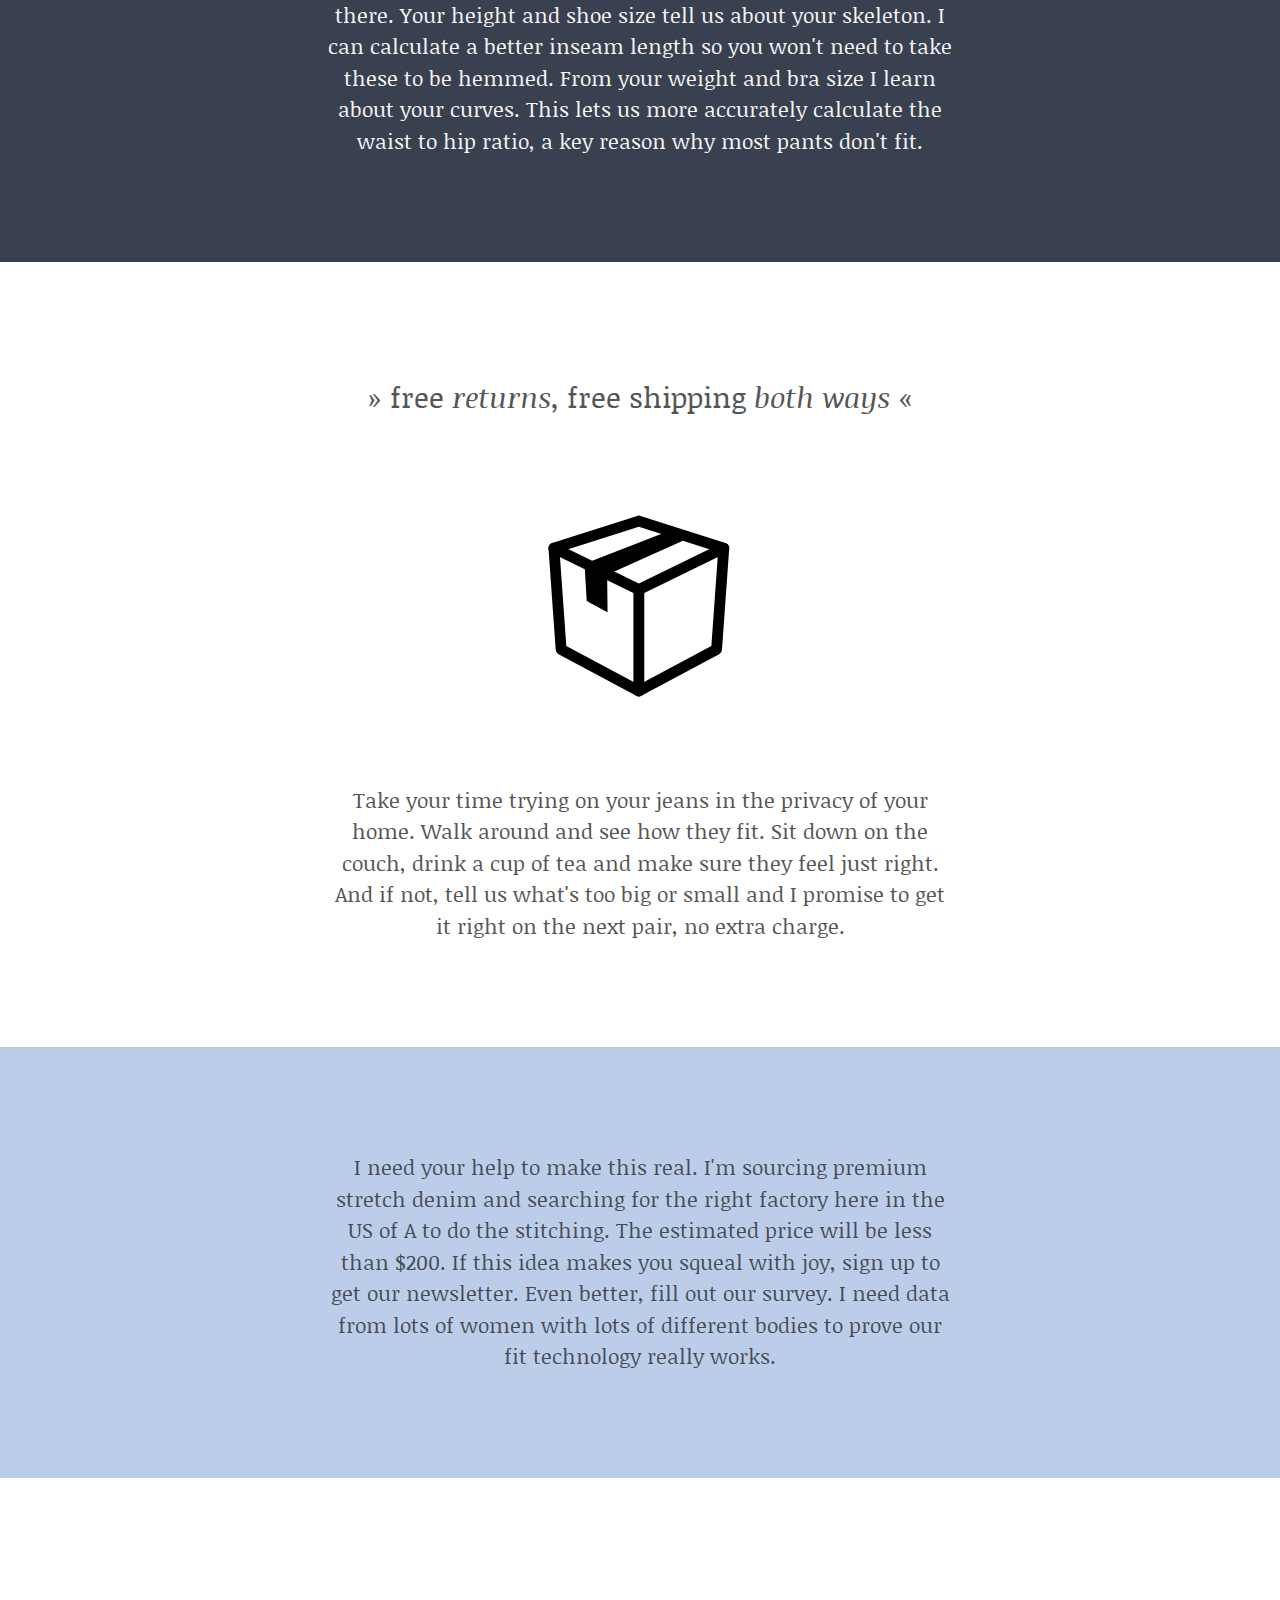
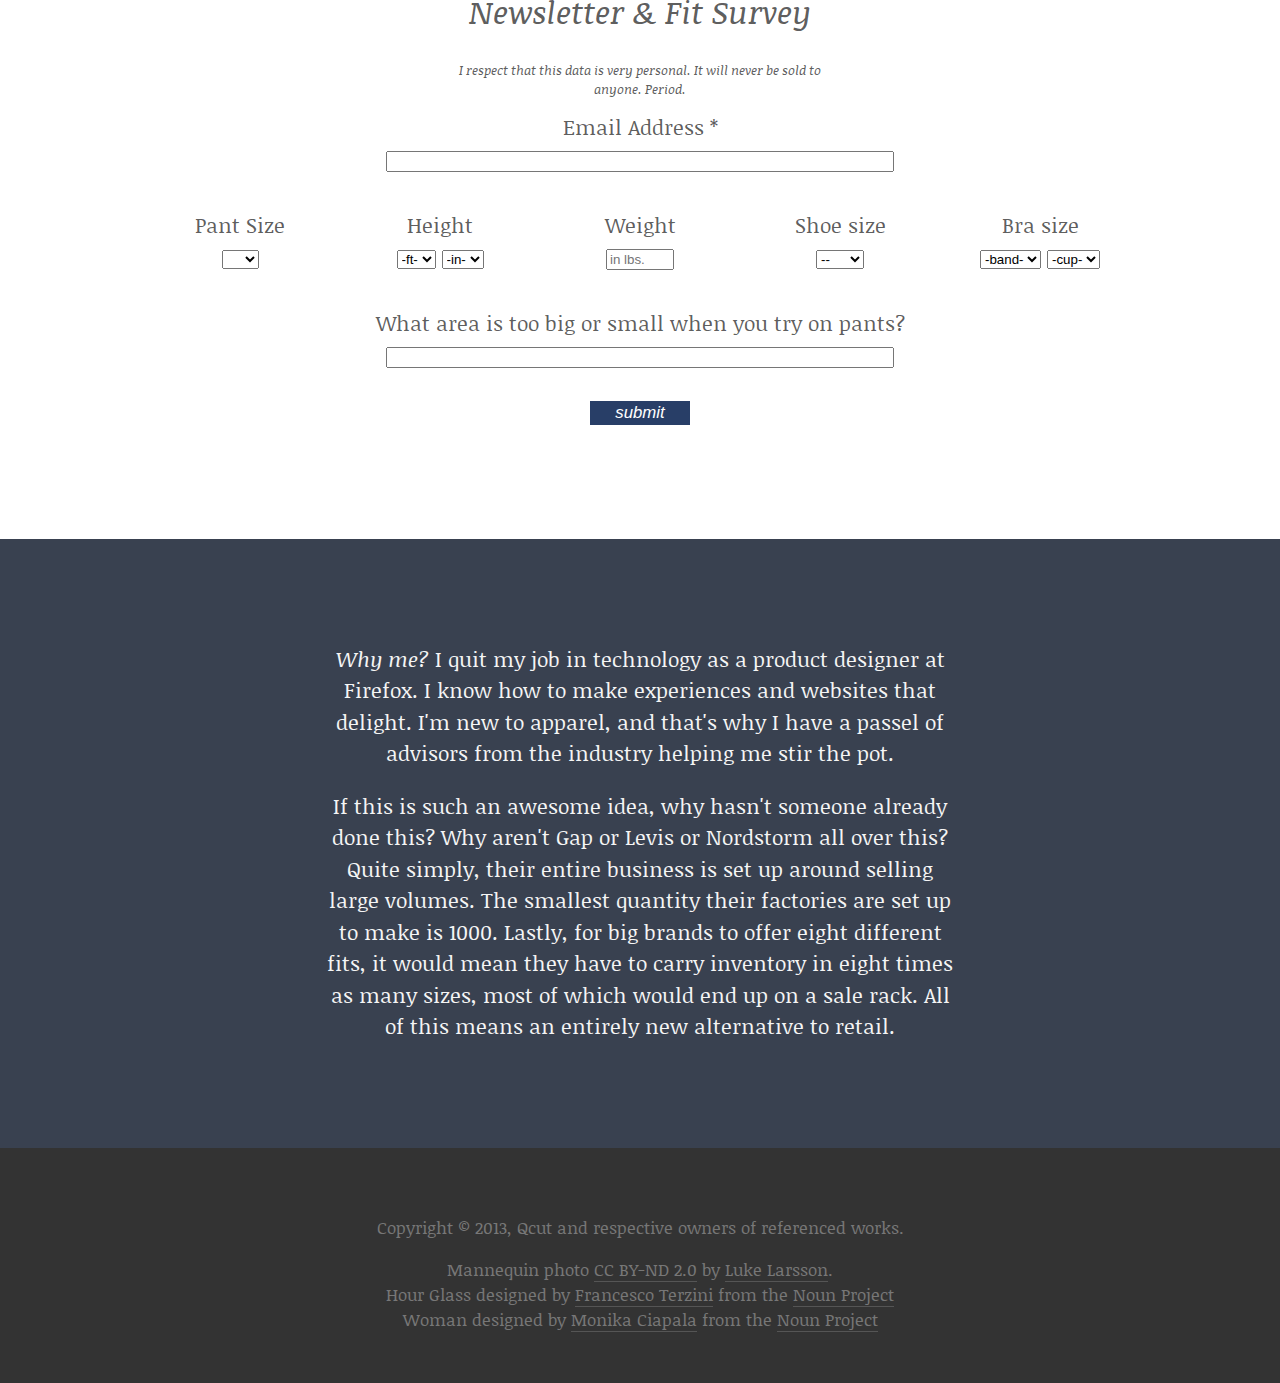
==== commit f1ddaa43: "removing more beasley references" ====
--- a/index.html
+++ b/index.html
@@ -1,9 +1,9 @@
 <!DOCTYPE html>
 <html lang="en">
 	<head>
-		<title>Beasley Custom : Denim that Fits</title>
+		<title>Qcut : Denim that Fits</title>
 		<meta charset="utf-8">
-		<meta name="author" content="Crystal Beasley">
+		<meta name="author" content="Qcut">
 		<meta name="viewport" content="width=device-width, initial-scale=1.0, minimum-scale=1.0">
 		<link href='http://fonts.googleapis.com/css?family=Plaster|Josefin+Slab:300|Noticia+Text:400,400italic' rel='stylesheet' type='text/css'>
 		<link rel="stylesheet" media="screen, projection" href="/css/onepage.css">
@@ -187,7 +187,7 @@
 
 
 		<footer>
-			<p>Copyright &copy; 2013, Crystal Beasley and respective owners of referenced works.</p>
+			<p>Copyright &copy; 2013, Qcut and respective owners of referenced works.</p>
 			Mannequin photo <a href="https://creativecommons.org/licenses/by-nd/2.0/">CC BY-ND 2.0</a> by <a href="https://www.flickr.com/photos/brownpolyester/2594838123">Luke Larsson</a>. <br />
 			Hour Glass designed by <a href="http://www.thenounproject.com/fterzini">Francesco Terzini</a> from the <a href="http://www.thenounproject.com">Noun Project</a><br />
 			Woman designed by <a href="http://www.thenounproject.com/merdesign">Monika Ciapala</a> from the <a href="http://www.thenounproject.com">Noun Project</a>
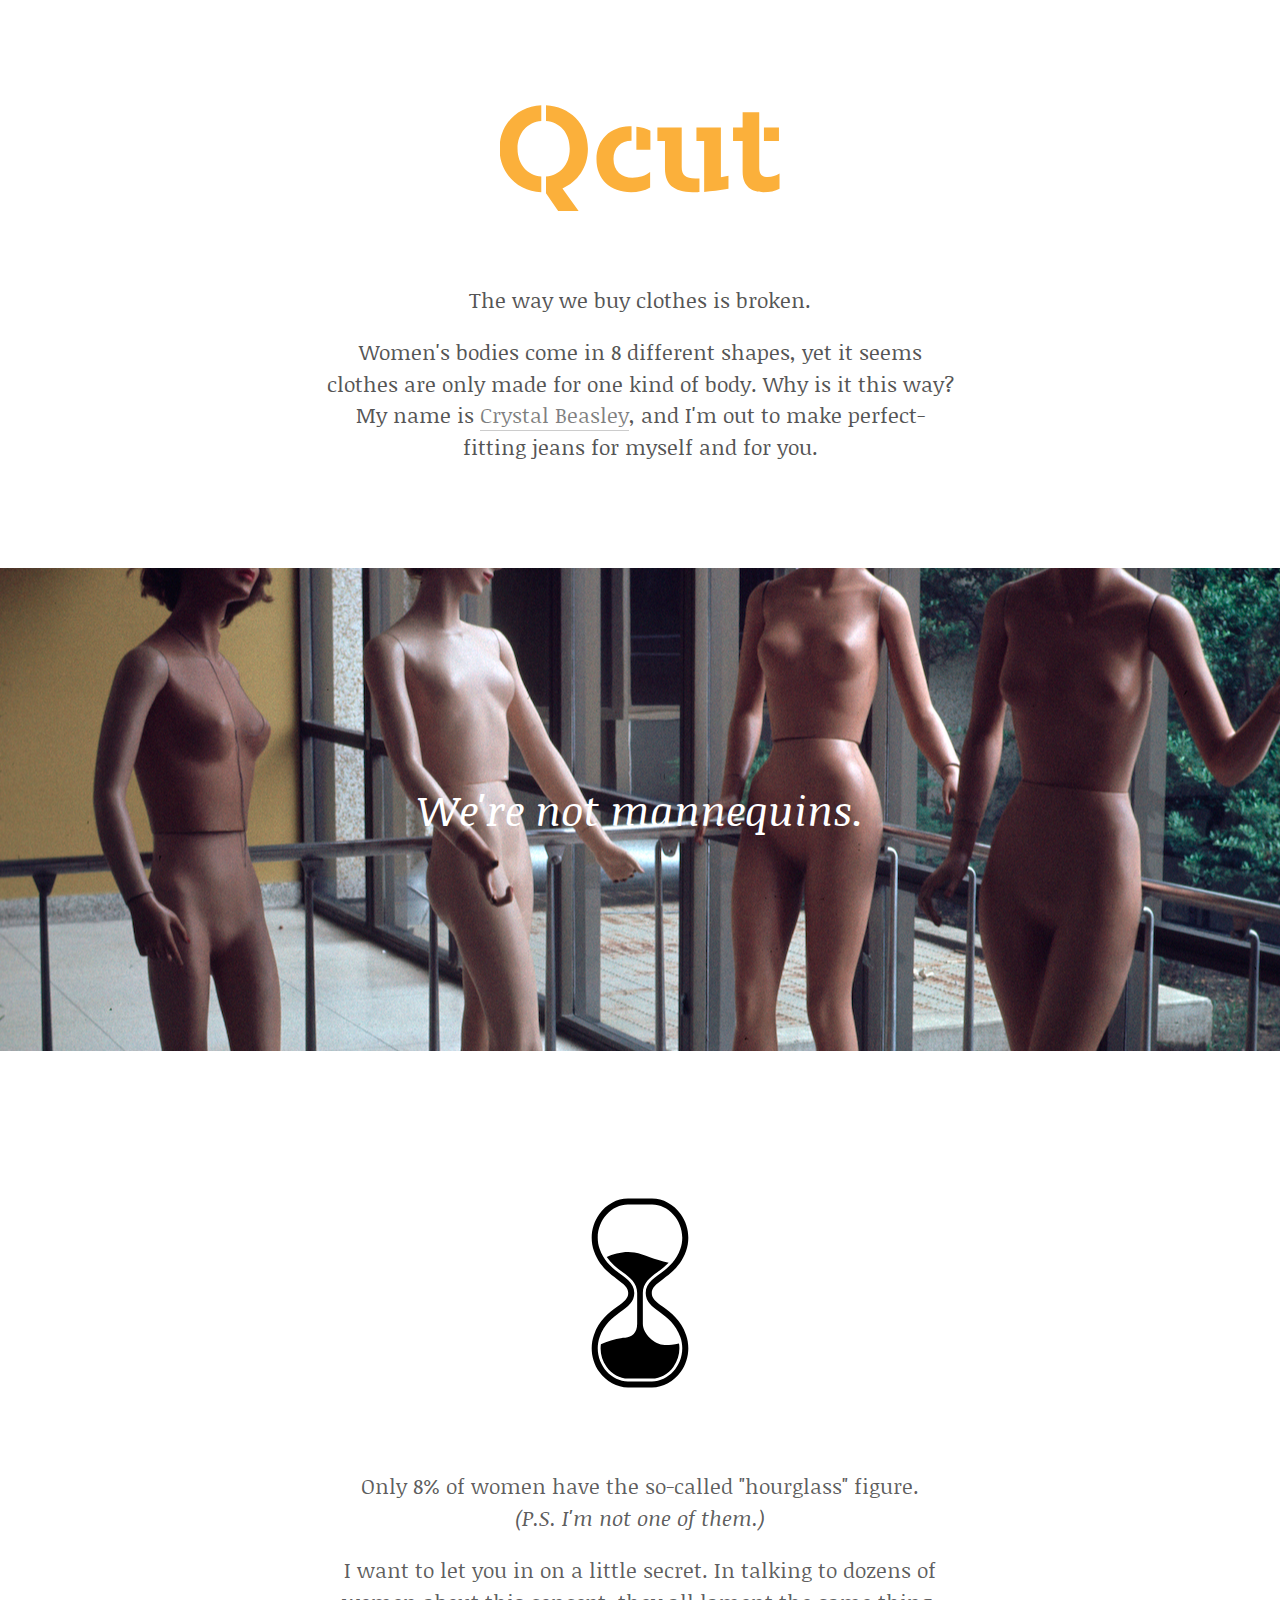
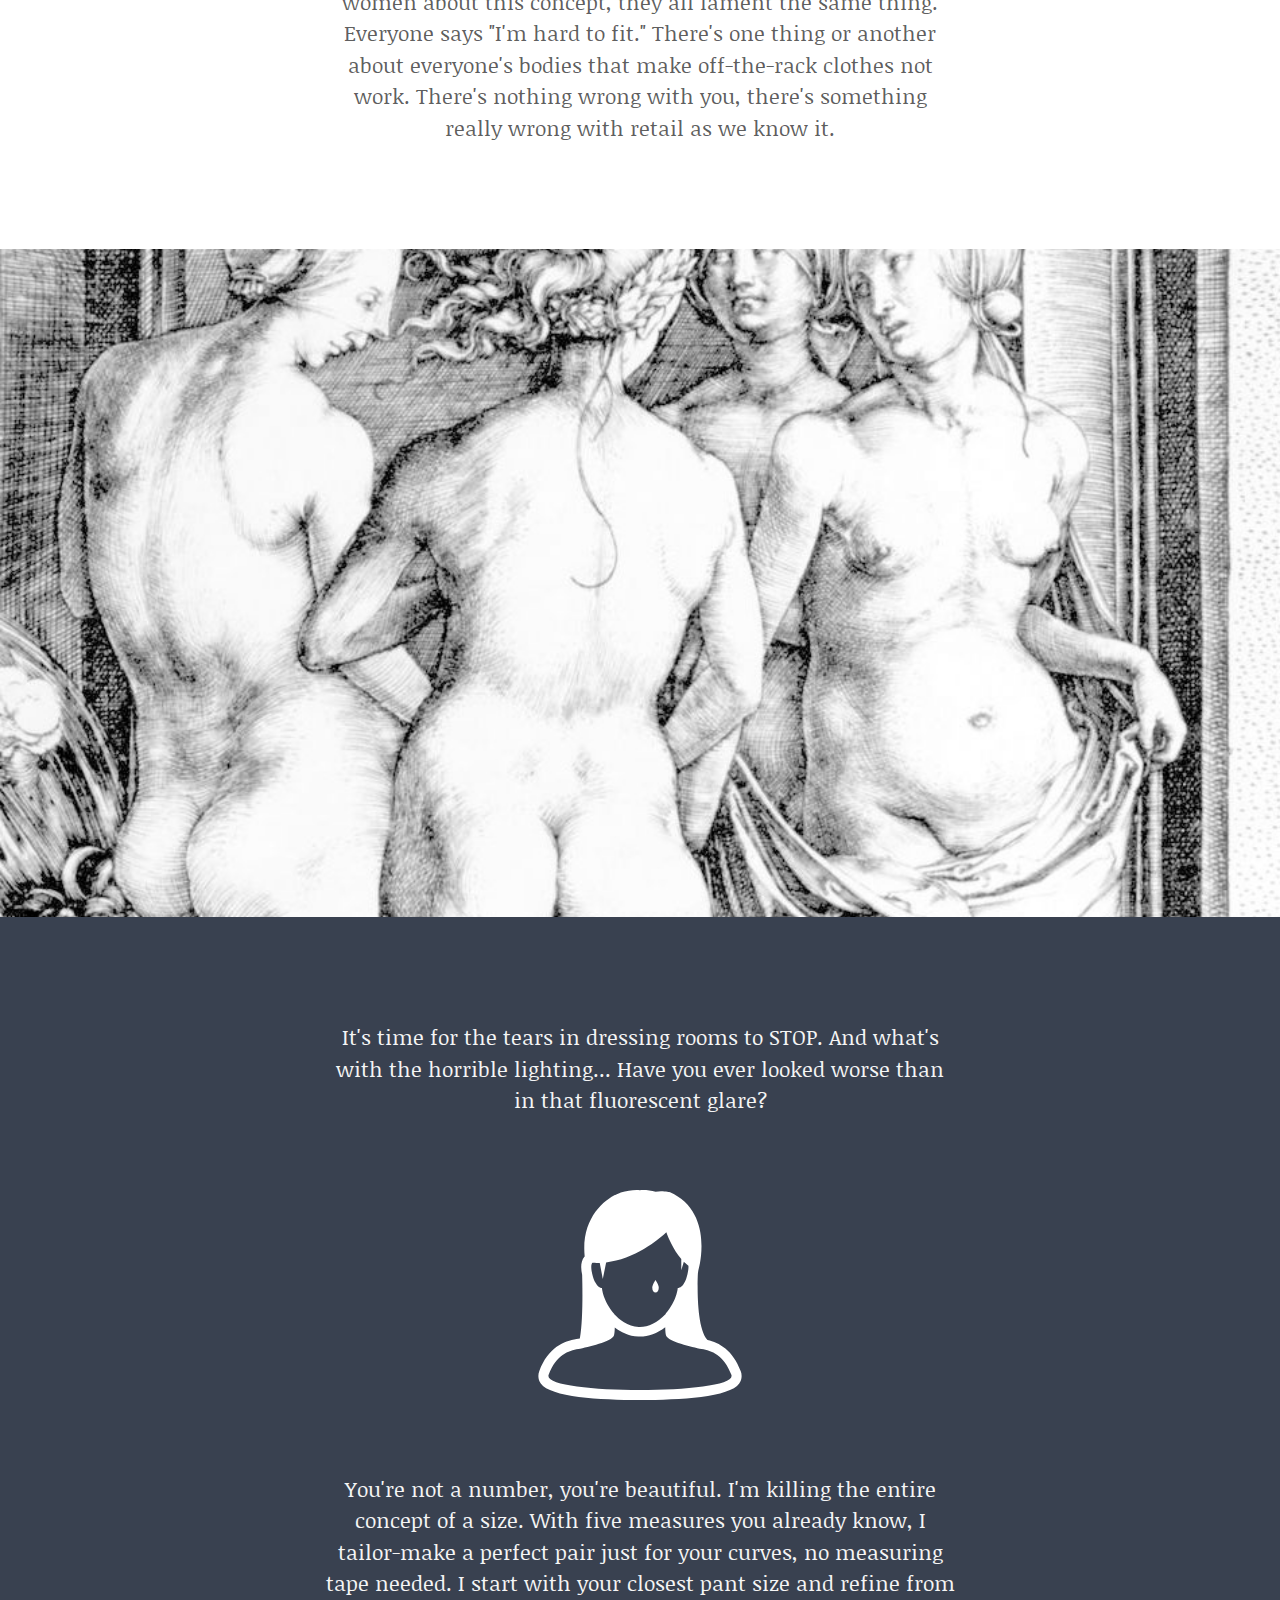
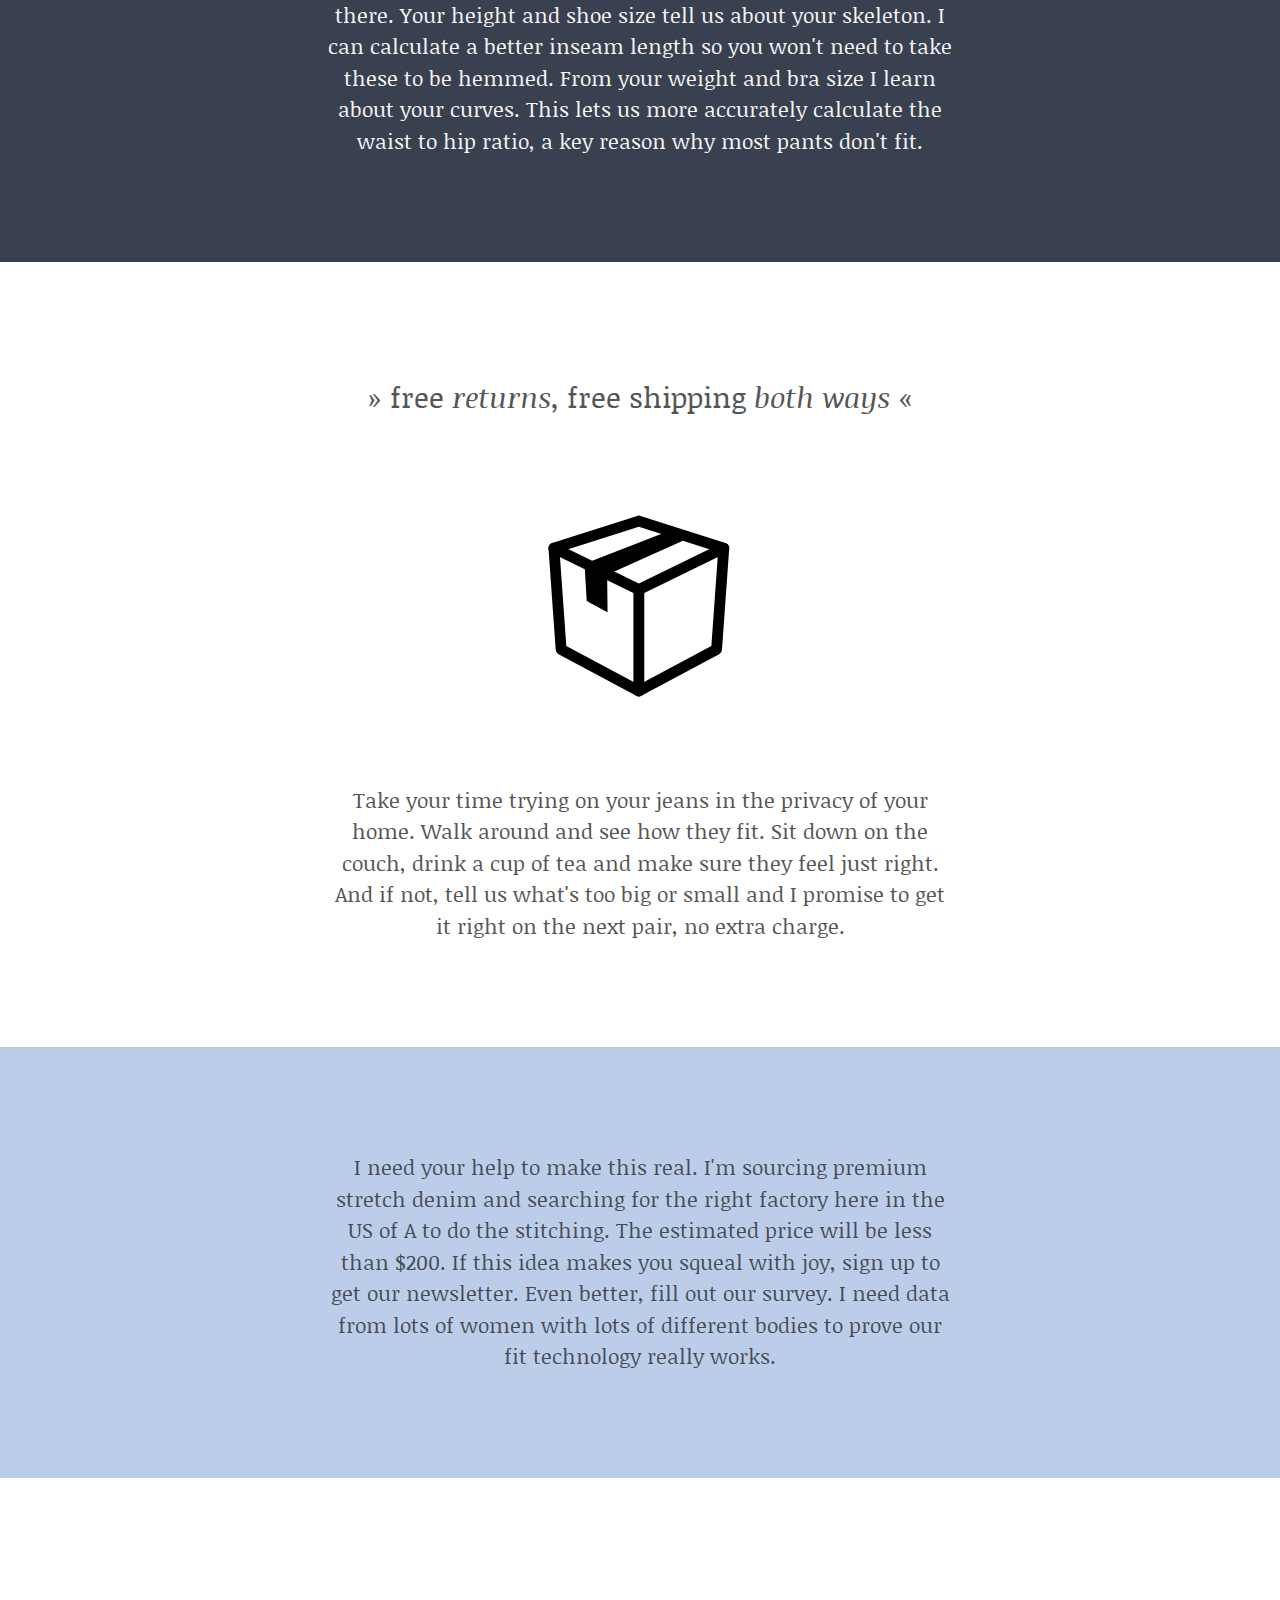
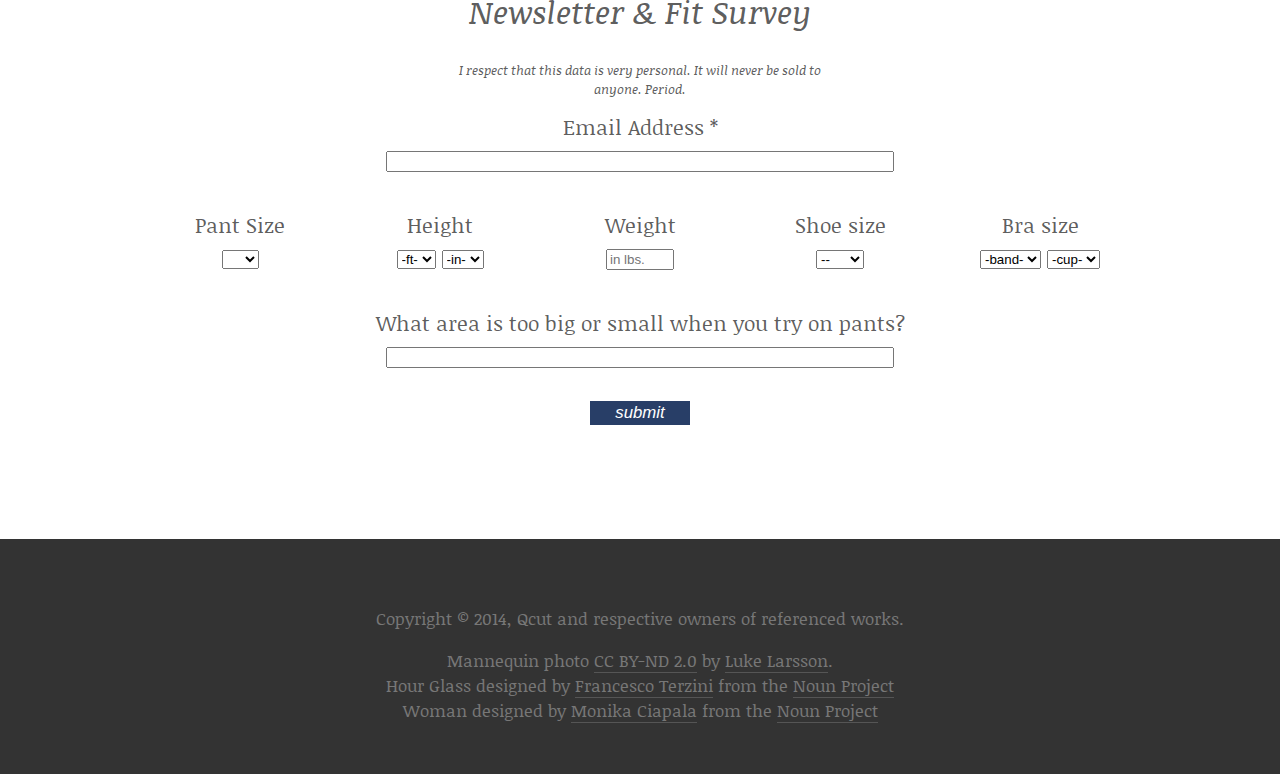
==== commit 9a46bf08: "delete who were are copy" ====
--- a/index.html
+++ b/index.html
@@ -179,15 +179,9 @@
 				</form>
 			</div>
 		</section>
-		<section class="black">
-			<p><span class="italic">Why me?</span> I quit my job in technology as a product designer at Firefox. I know how to make experiences and websites that delight. I'm new to apparel, and that's why I have a passel of advisors from the industry helping me stir the pot.</p>
-			<p>If this is such an awesome idea, why hasn't someone already done this? Why aren't Gap or Levis or Nordstorm all over this? Quite simply, their entire business is set up around selling large volumes. The smallest quantity their factories are set up to make is 1000. Lastly, for big brands to offer eight different fits, it would mean they have to carry inventory in eight times as many sizes, most of which would end up on a sale rack. All of this means an entirely new alternative to retail.</p>
-			
-		</section>
-
 
 		<footer>
-			<p>Copyright &copy; 2013, Qcut and respective owners of referenced works.</p>
+			<p>Copyright &copy; 2014, Qcut and respective owners of referenced works.</p>
 			Mannequin photo <a href="https://creativecommons.org/licenses/by-nd/2.0/">CC BY-ND 2.0</a> by <a href="https://www.flickr.com/photos/brownpolyester/2594838123">Luke Larsson</a>. <br />
 			Hour Glass designed by <a href="http://www.thenounproject.com/fterzini">Francesco Terzini</a> from the <a href="http://www.thenounproject.com">Noun Project</a><br />
 			Woman designed by <a href="http://www.thenounproject.com/merdesign">Monika Ciapala</a> from the <a href="http://www.thenounproject.com">Noun Project</a>
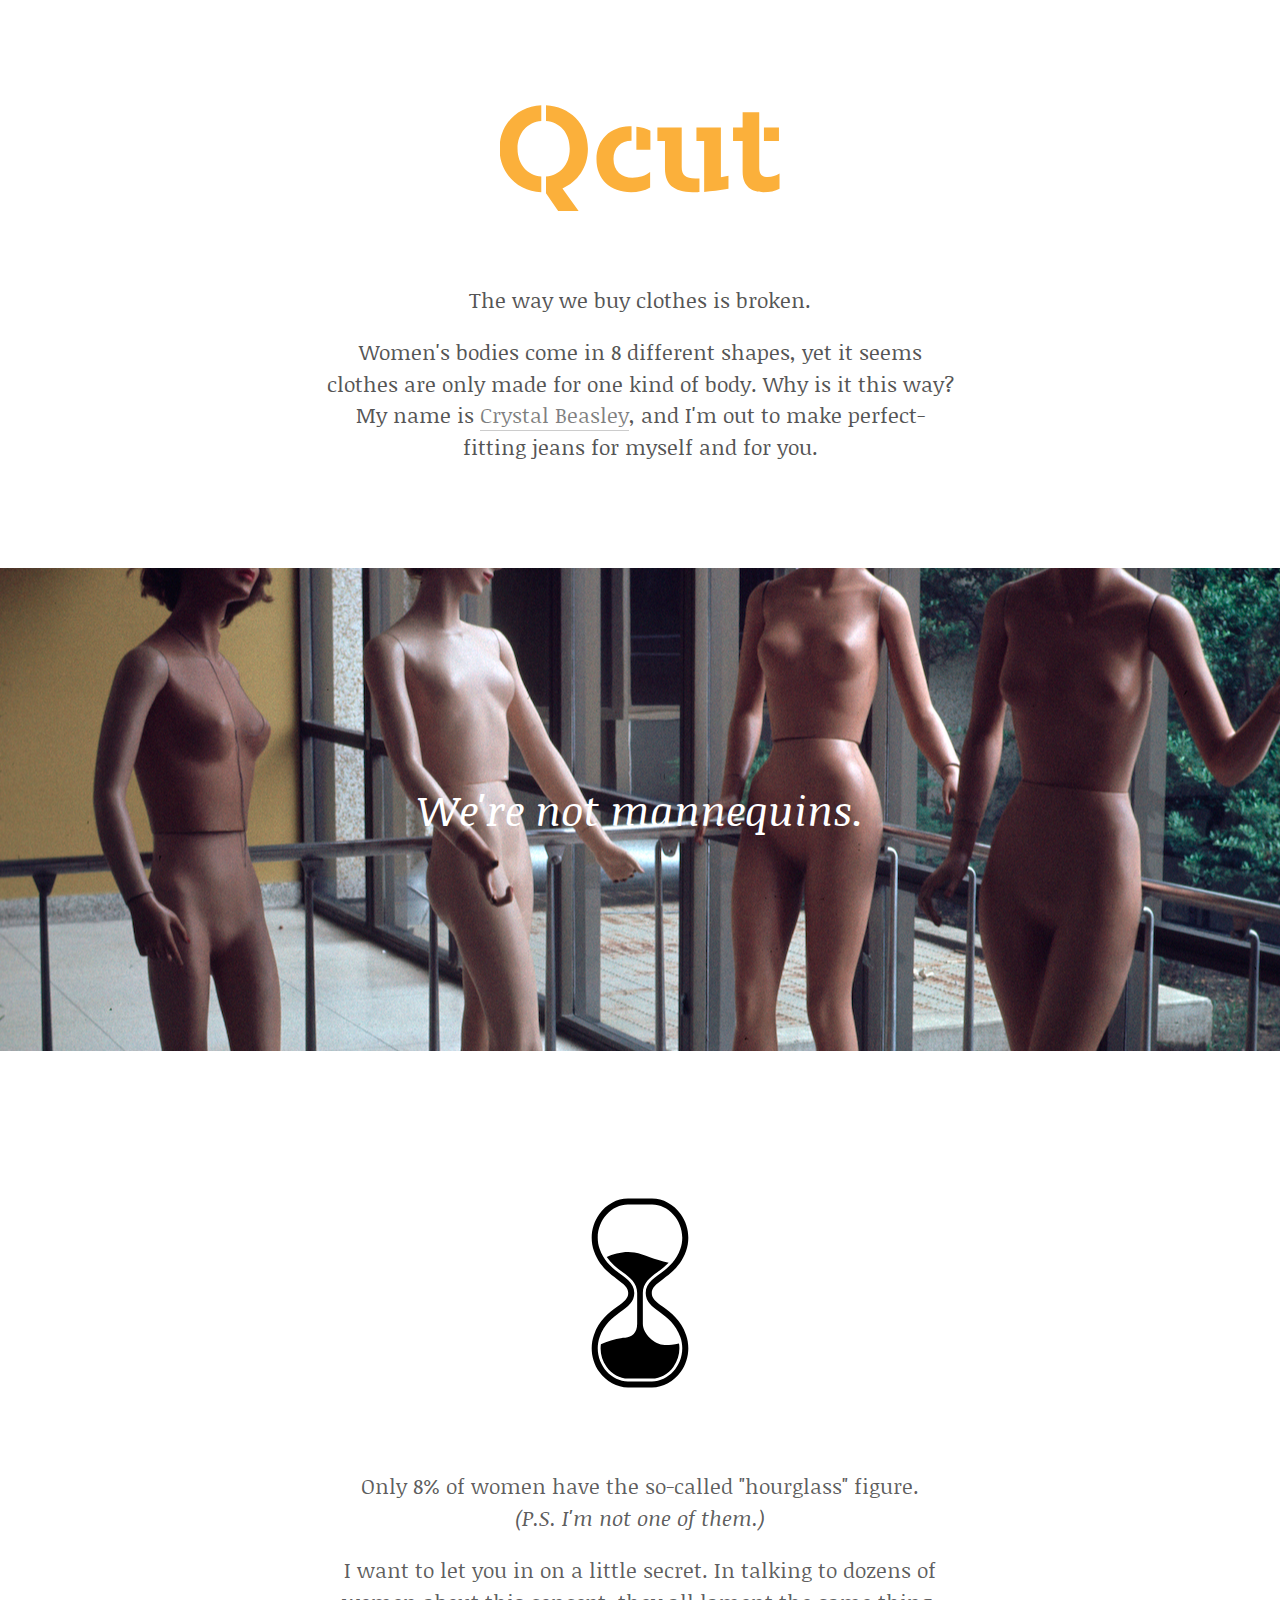
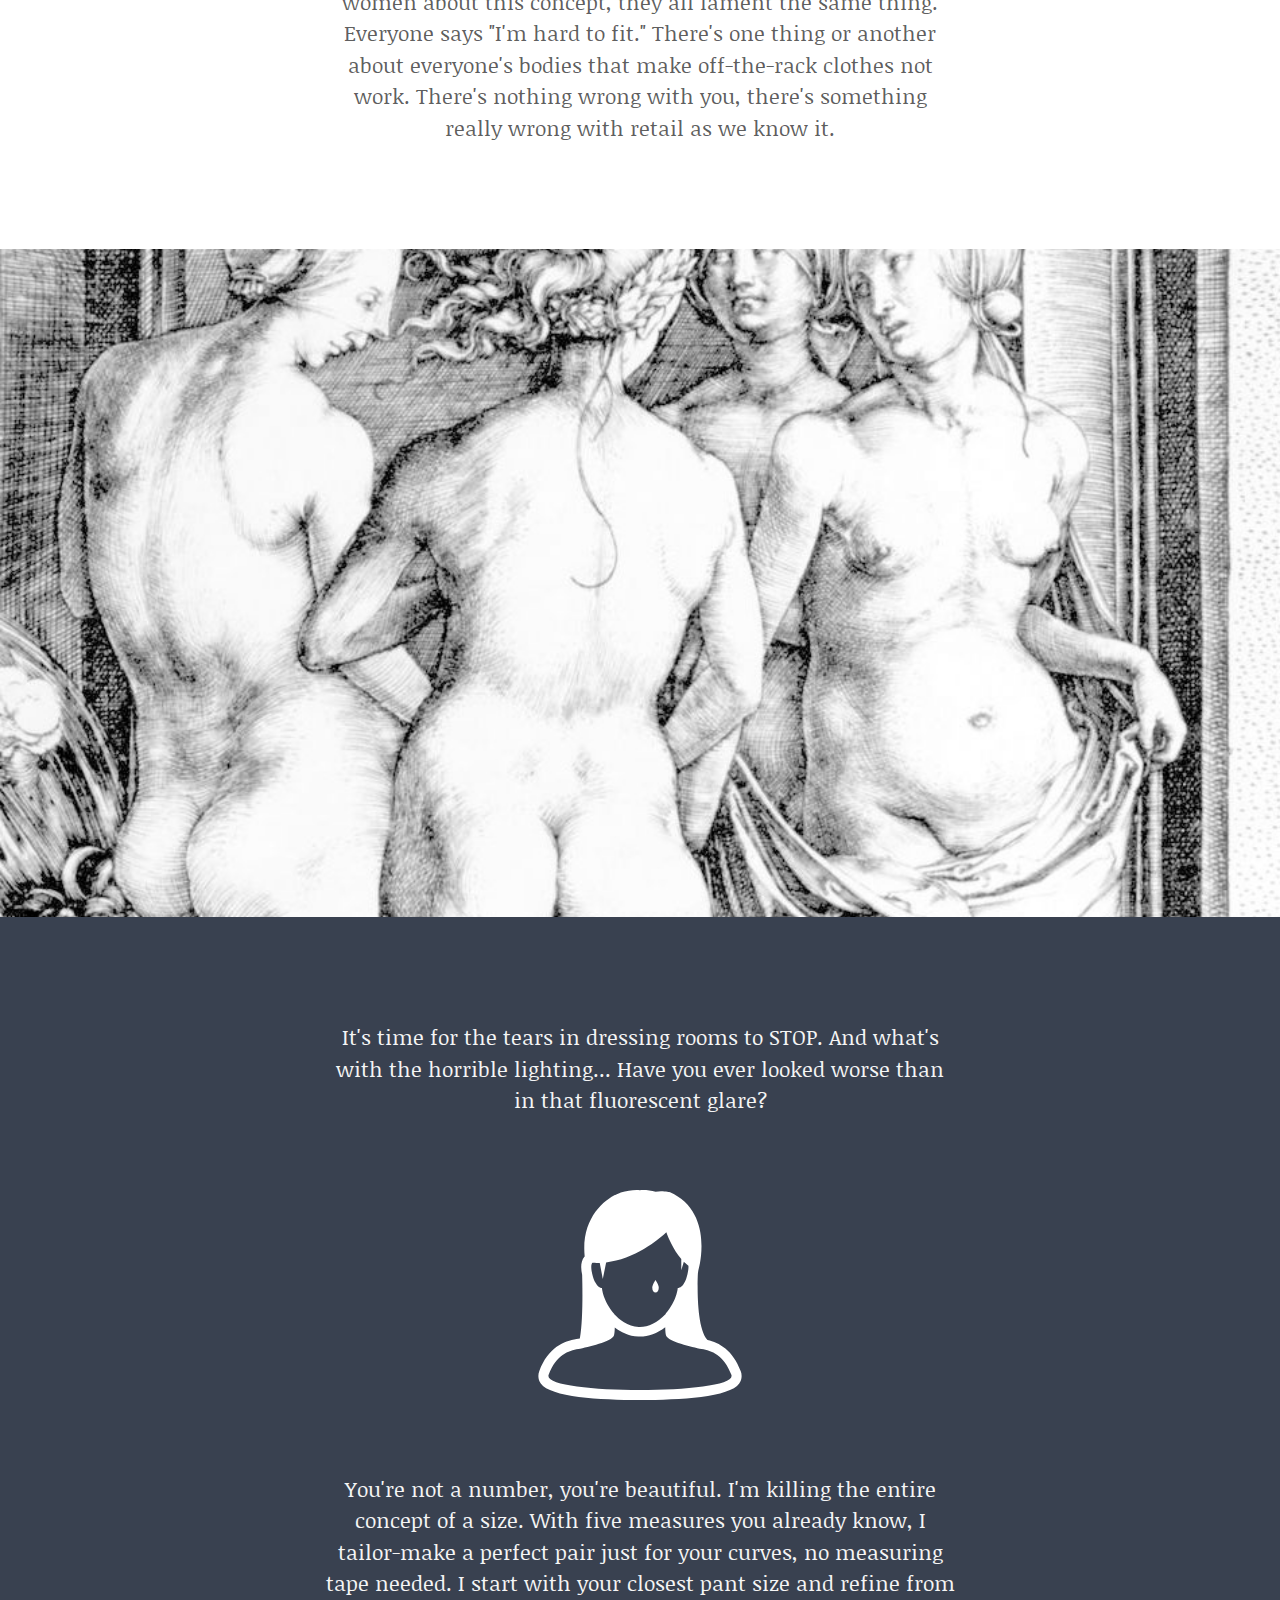
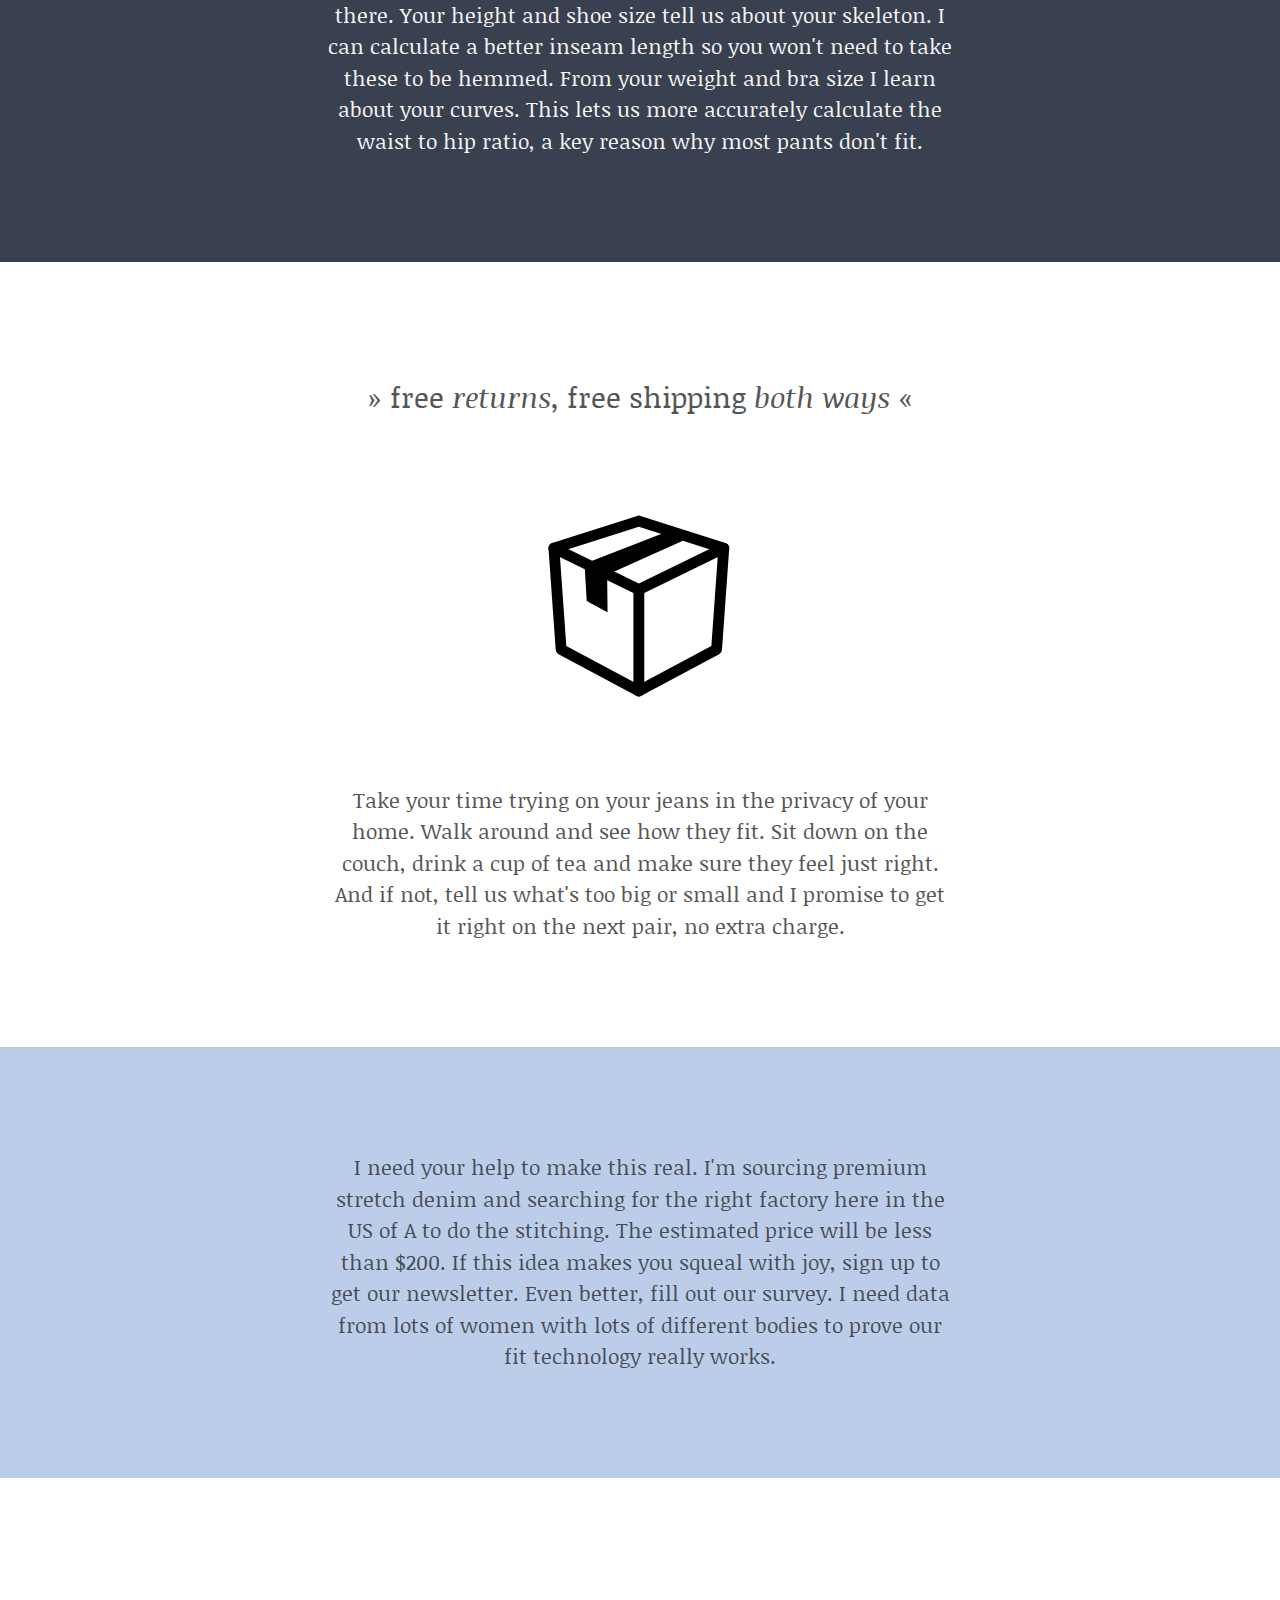
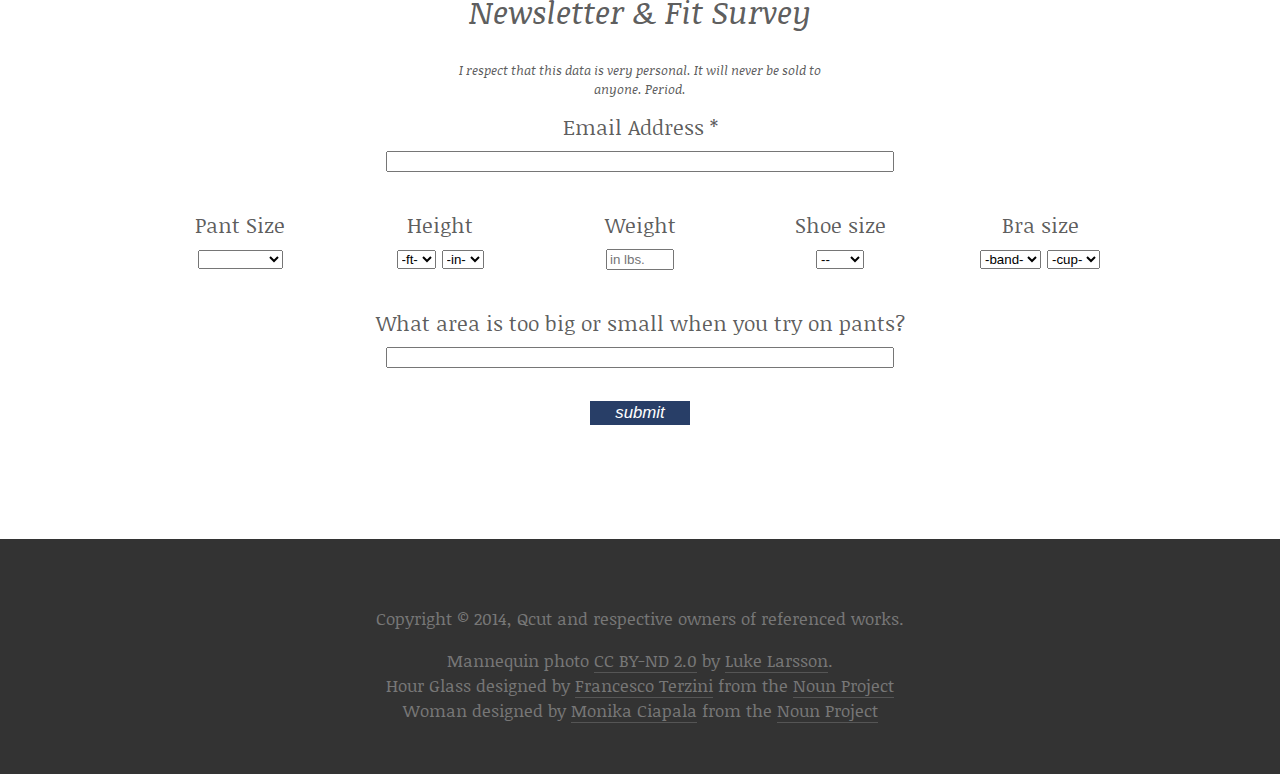
==== commit 2ffcfb1a: "add bra and pant sizes" ====
--- a/index.html
+++ b/index.html
@@ -70,16 +70,17 @@
 					<label for="mce-PANTSIZE">Pant Size </label>
 					<select name="PANTSIZE" class="" id="mce-PANTSIZE">
 						<option value=""></option>
-						<option value="--">--</option>
-						<option value="24">24</option>
-						<option value="25">25</option>
-						<option value="26">26</option>
-						<option value="27">27</option>
-						<option value="28">28</option>
-						<option value="29">29</option>
-						<option value="30">30</option>
-						<option value="31">31</option>
-						<option value="32">32</option>
+						<option value="US 24 / 00">US 24 / 00</option>
+						<option value="US 25 / 0">US 25 / 0</option>
+						<option value="US 26 / 2">US 26 / 2</option>
+						<option value="US 27 / 4">US 27 / 4</option>
+						<option value="US 28 / 6">US 28 / 6</option>
+						<option value="US 29 / 8">US 29 / 8</option>
+						<option value="US 30 / 10">US 30 / 10</option>
+						<option value="US 31 / 12">US 31 / 12</option>
+						<option value="US 32 / 14">US 32 / 14</option>
+						<option value="US 34 / 16">US 34 / 16</option>
+						<option value="US 35 / 18">US 35 / 18</option>
 					</select>
 				</div>
 				<div class="mc-field-group survey-container">
@@ -146,6 +147,8 @@
 						<option value="34">34</option>
 						<option value="36">36</option>
 						<option value="38">38</option>
+						<option value="40">40</option>
+						<option value="42">42</option>
 					</select>
 					<select name="BRACUP" class="" id="mce-BRACUP">
 						<option value="--">-cup-</option>
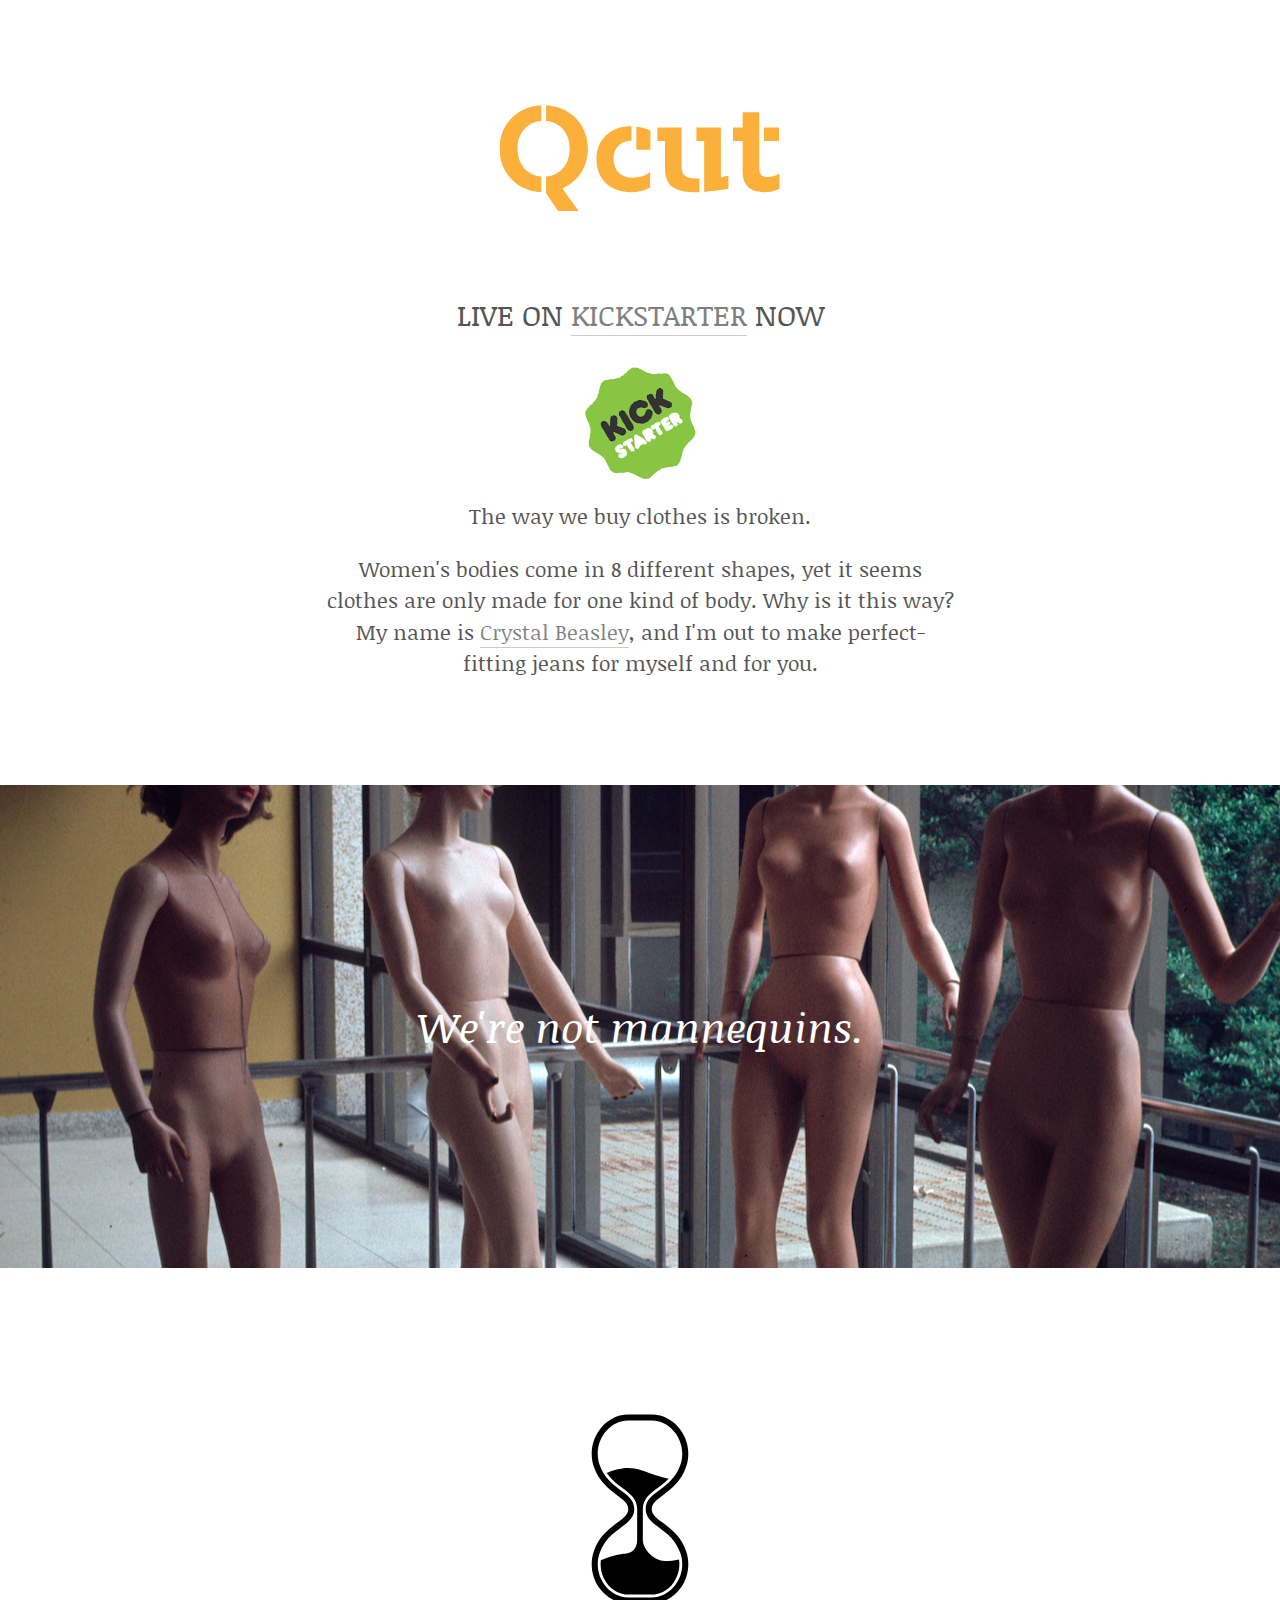
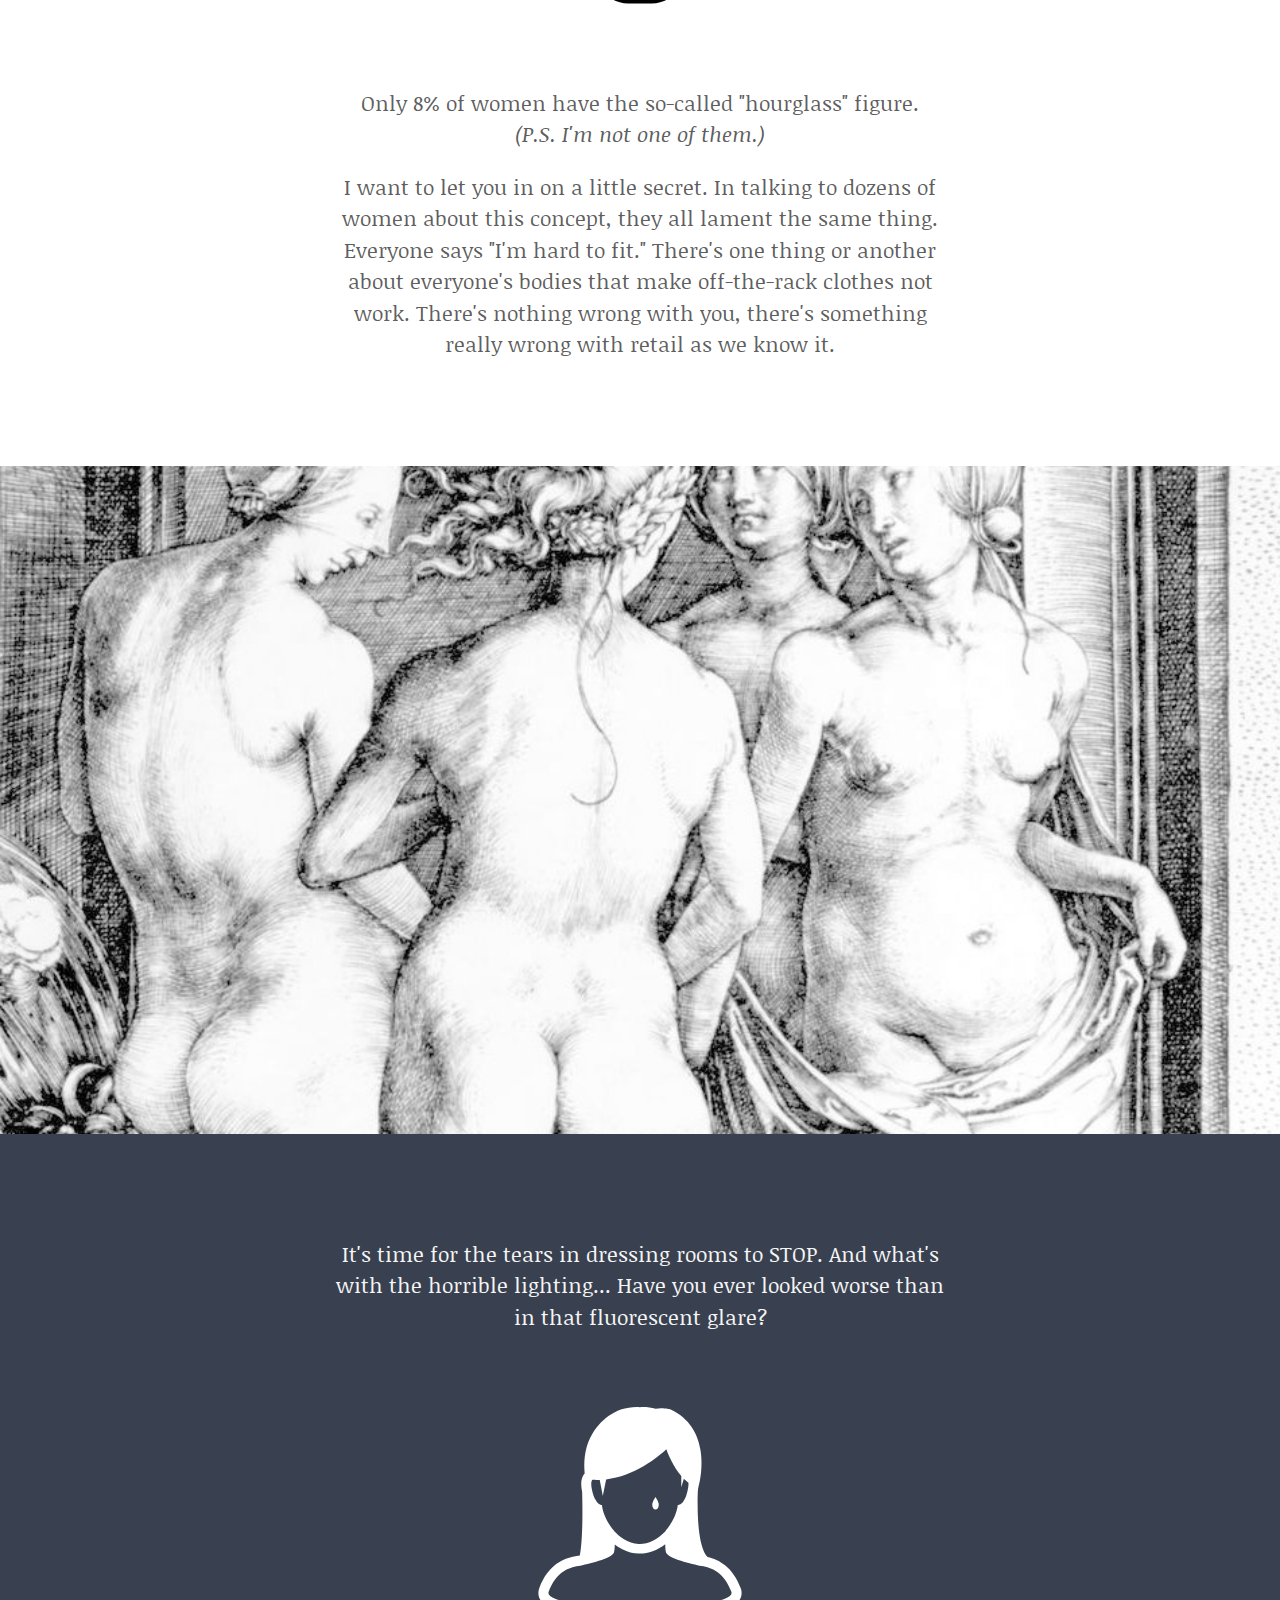
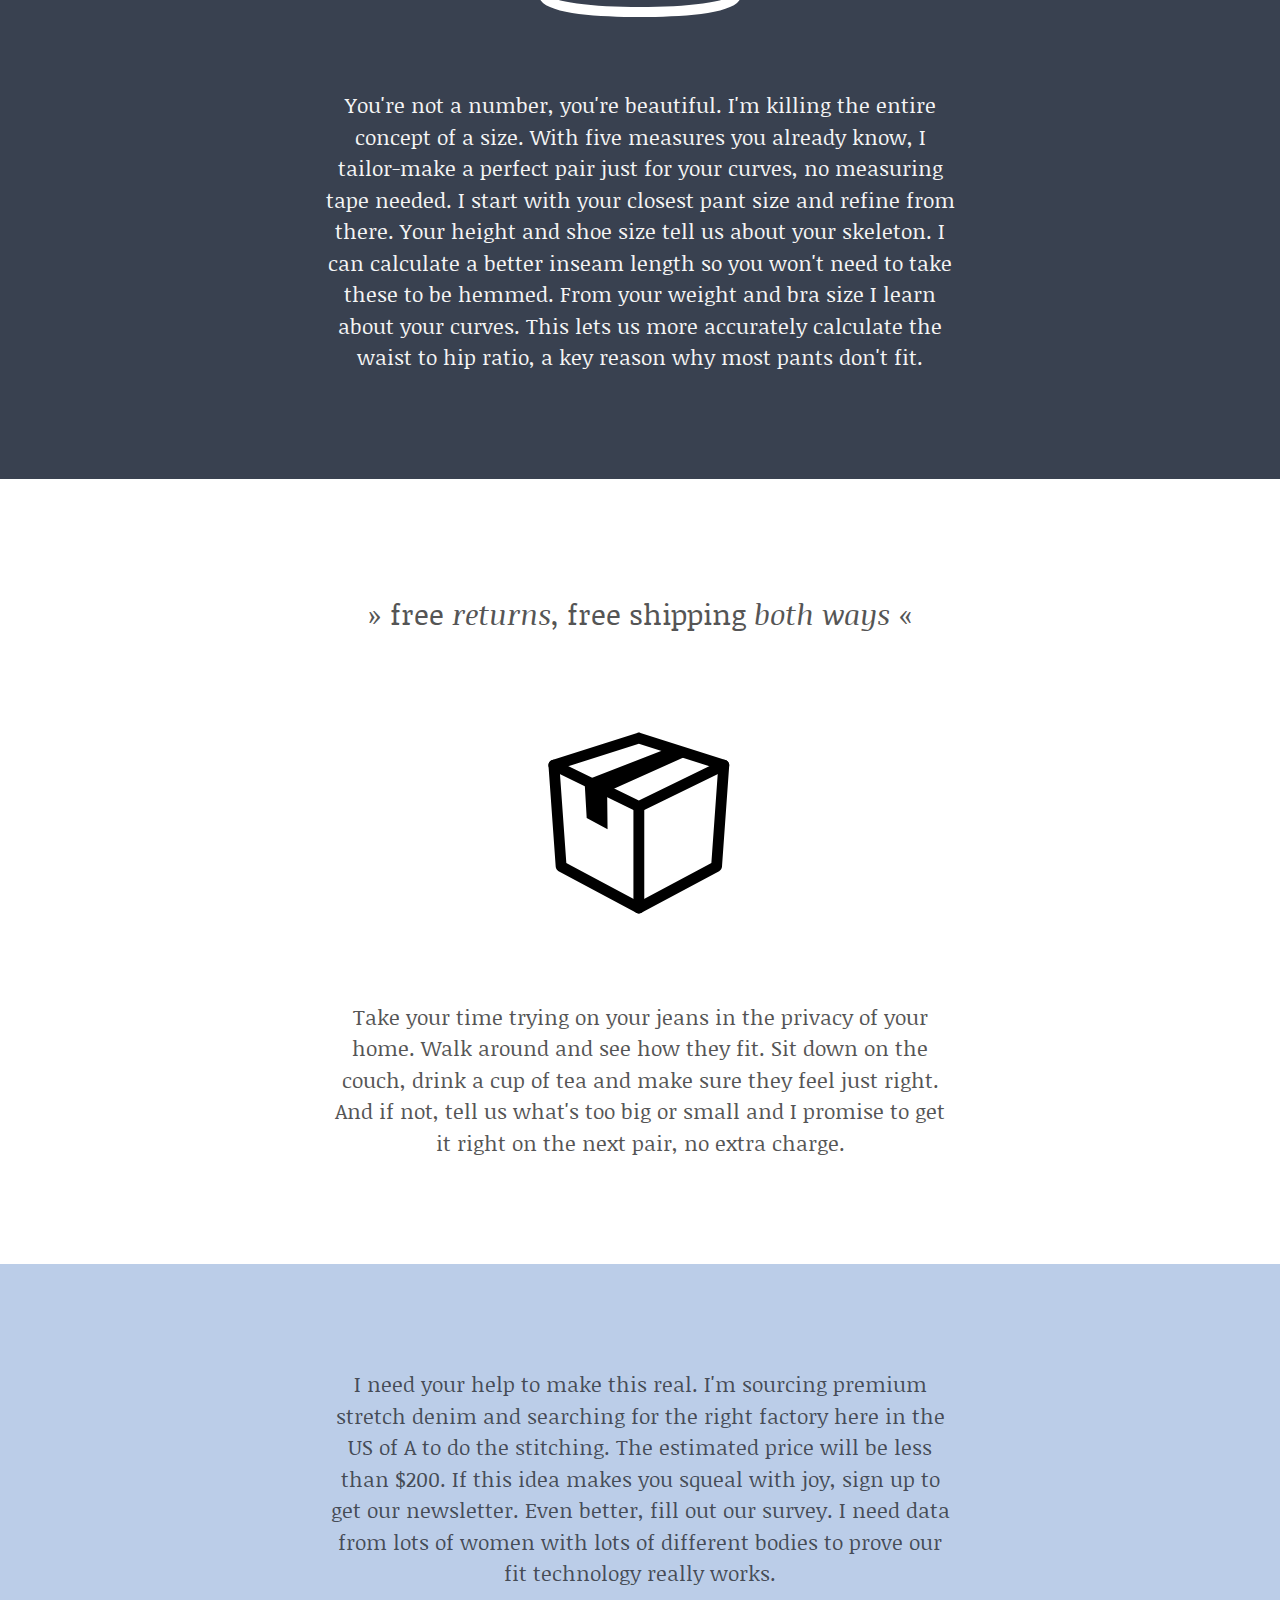
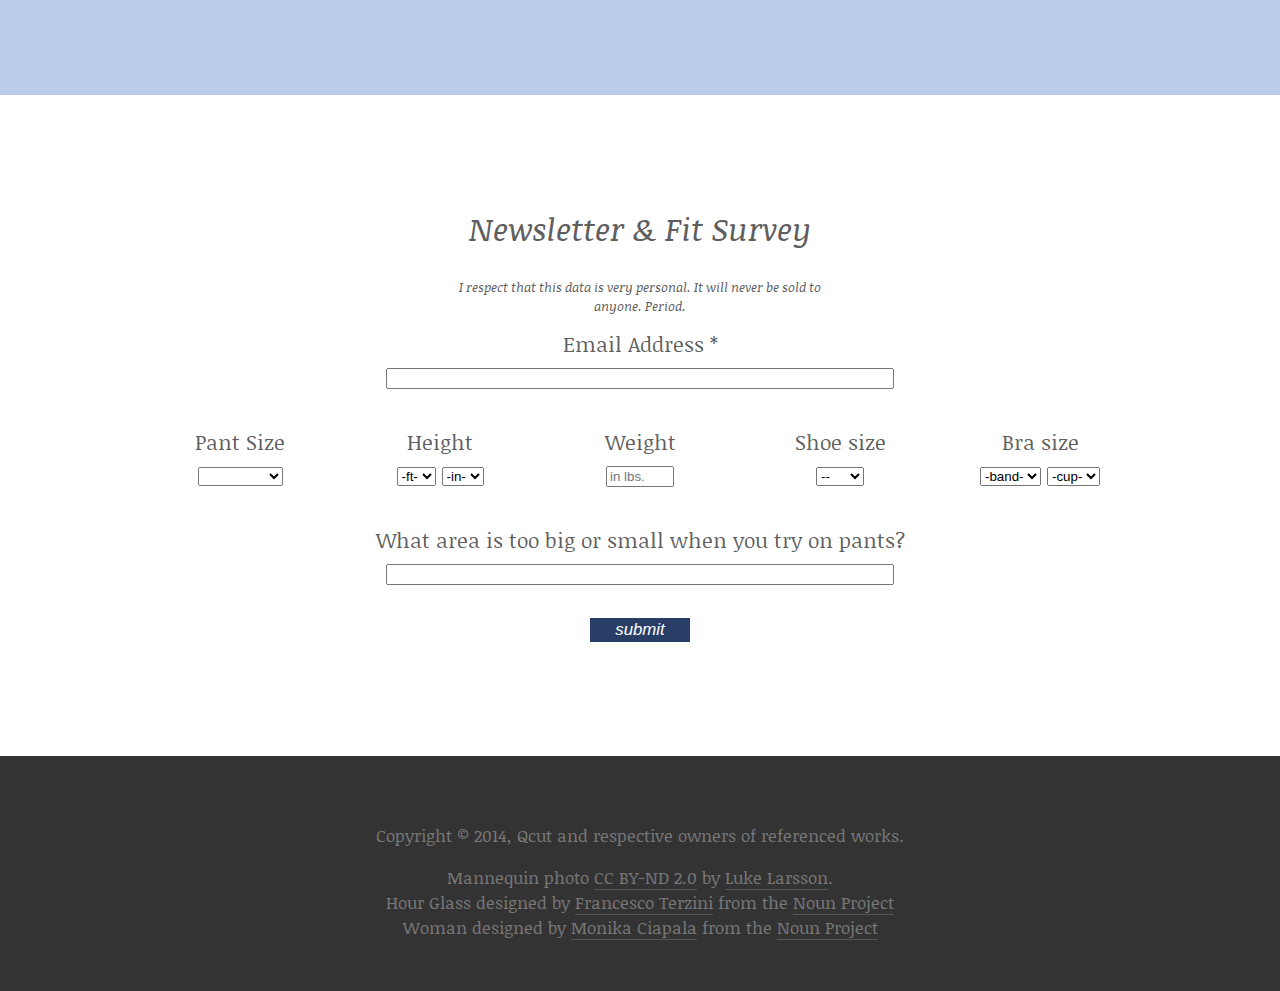
==== commit 1d3340ec: "added kickstarter links" ====
--- a/index.html
+++ b/index.html
@@ -18,8 +18,13 @@
 			<p>
 				<img src="/img/qcut-logo-orange.svg" alt="Qcut" />
 				<br>
+				<h3>LIVE ON <a href="http://bit.ly/qcut101 ">KICKSTARTER</a> NOW</h3>
+				
+				<a href="http://bit.ly/qcut101 "><img src="/img/kickstarter-seal.png" alt='kickstarter'/></a>
+				
 				<p>The way we buy clothes is broken.</p>
 				<p>Women's bodies come in 8 different shapes, yet it seems clothes are only made for one kind of body. Why is it this way? My name is <a href="https://twitter.com/skinny" rel="me">Crystal Beasley</a>, and I'm out to make perfect-fitting jeans for myself and for you.</p>
+
 		</section>
 
 		<section class="mannequin">
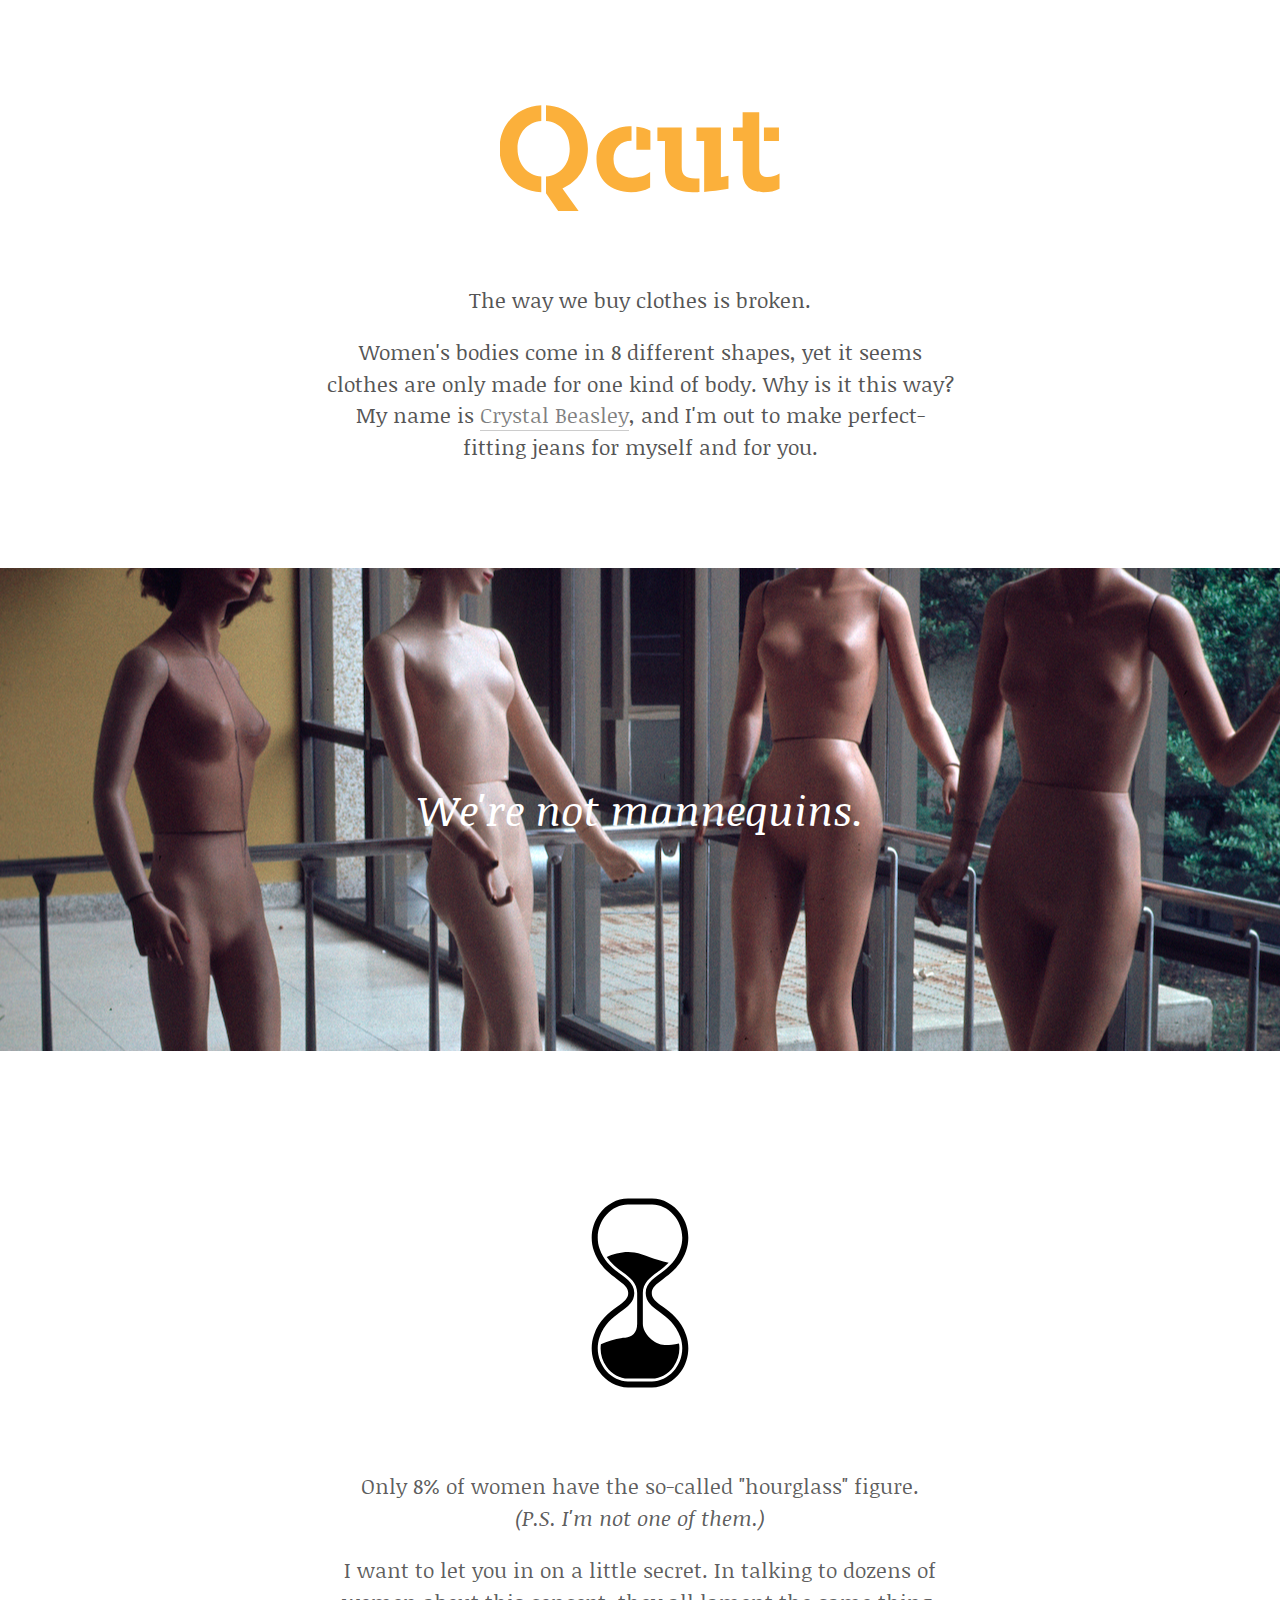
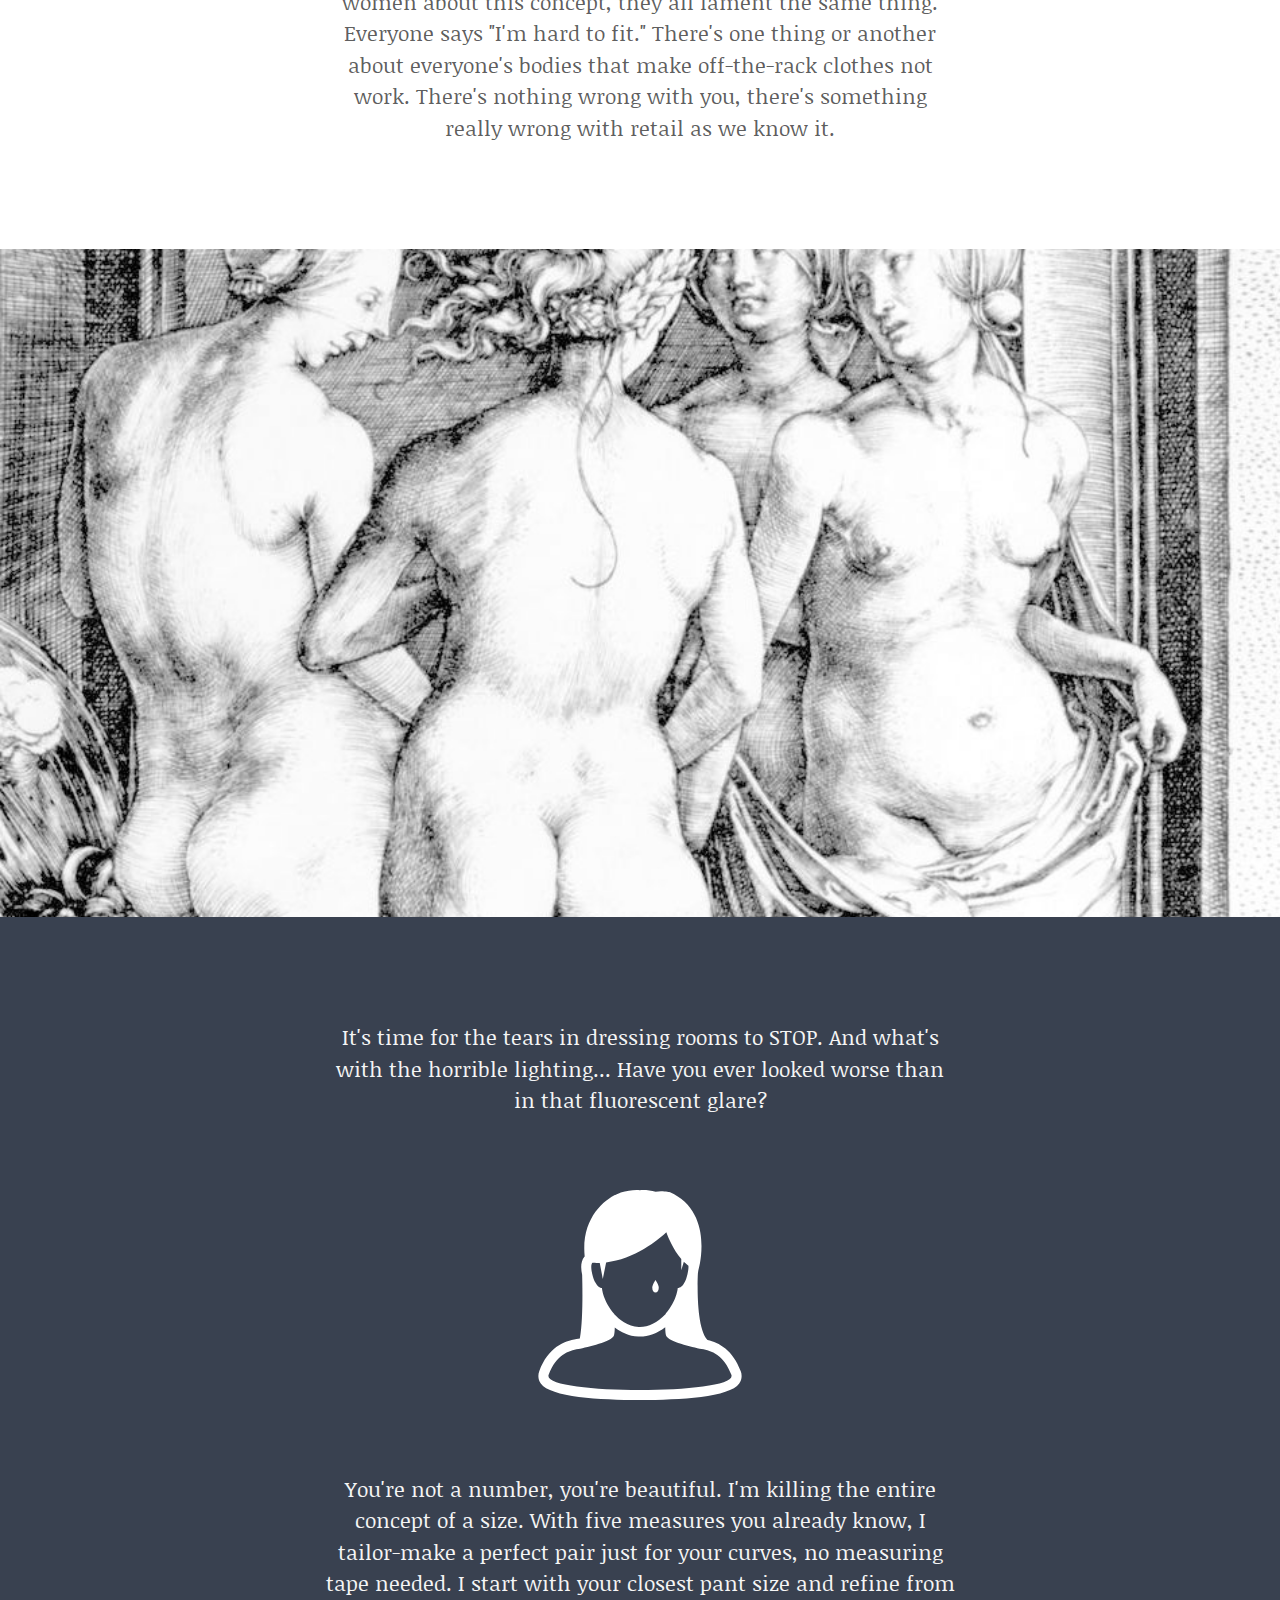
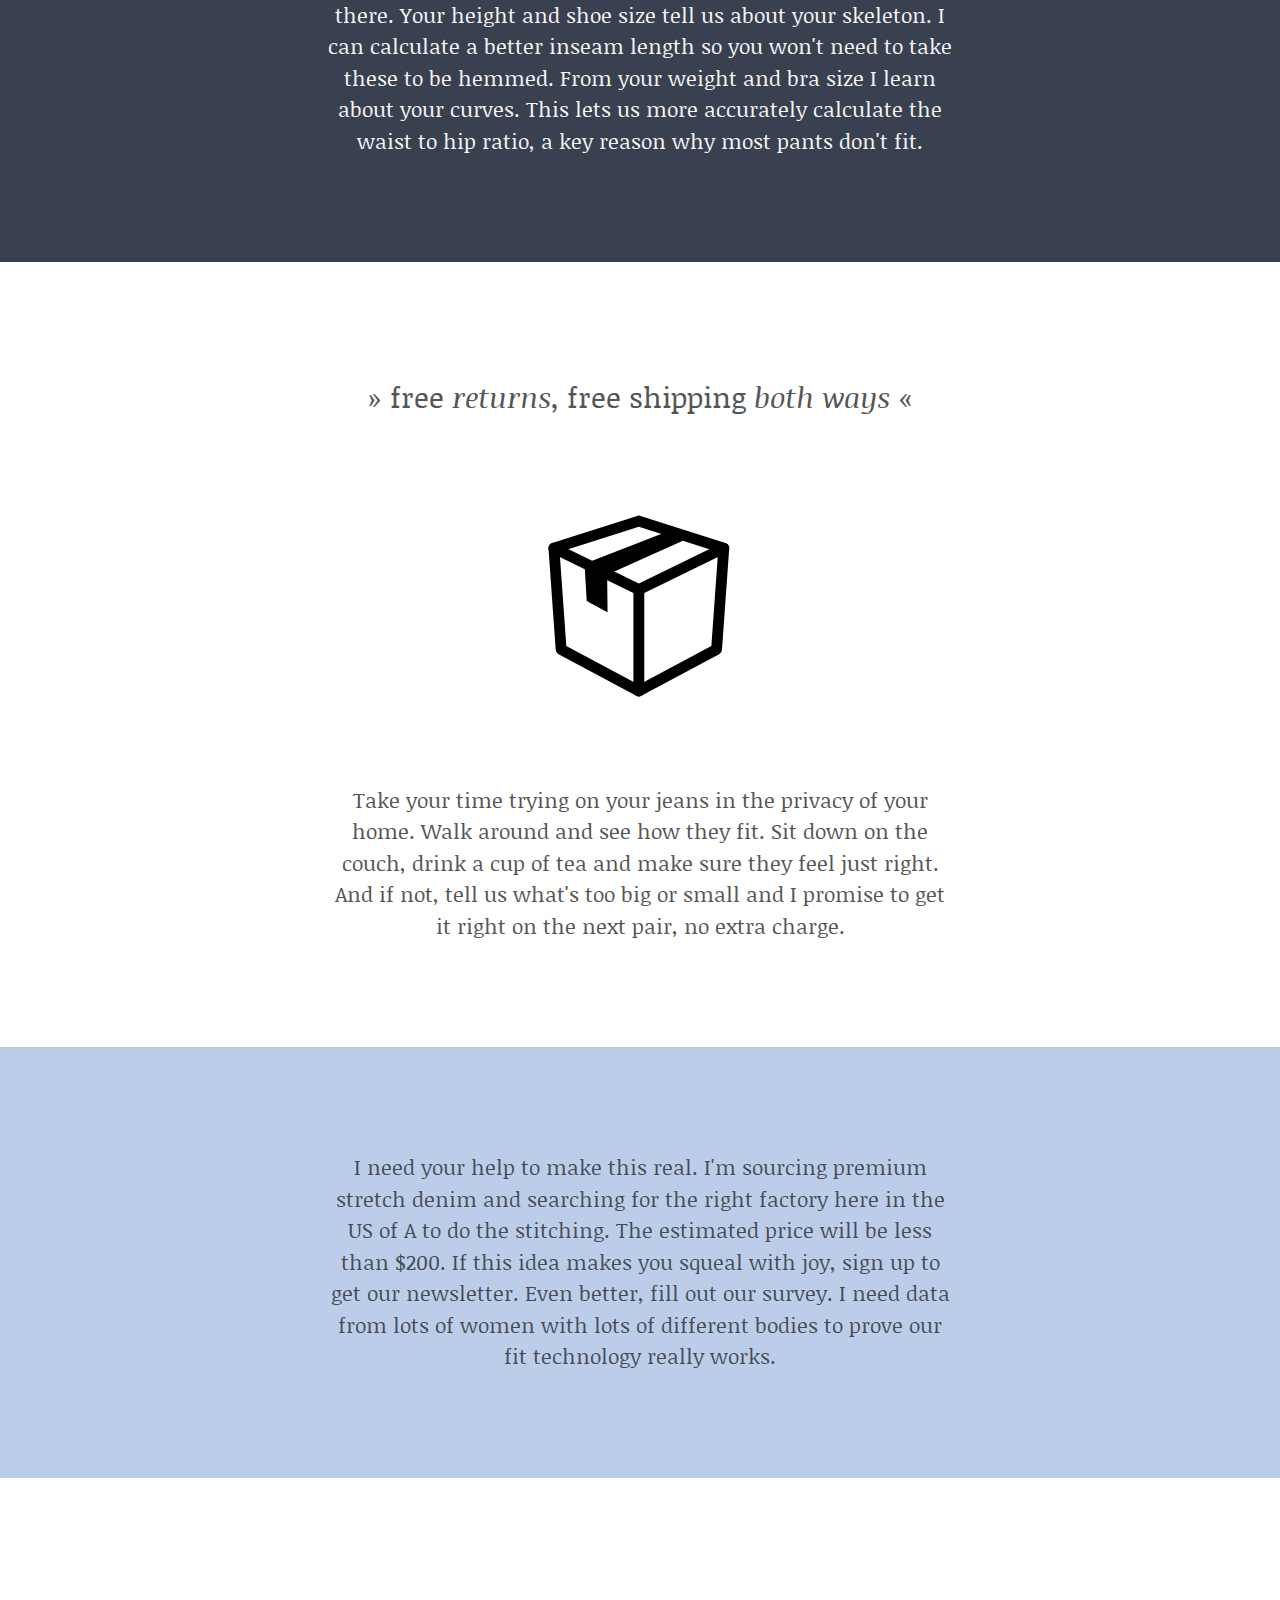
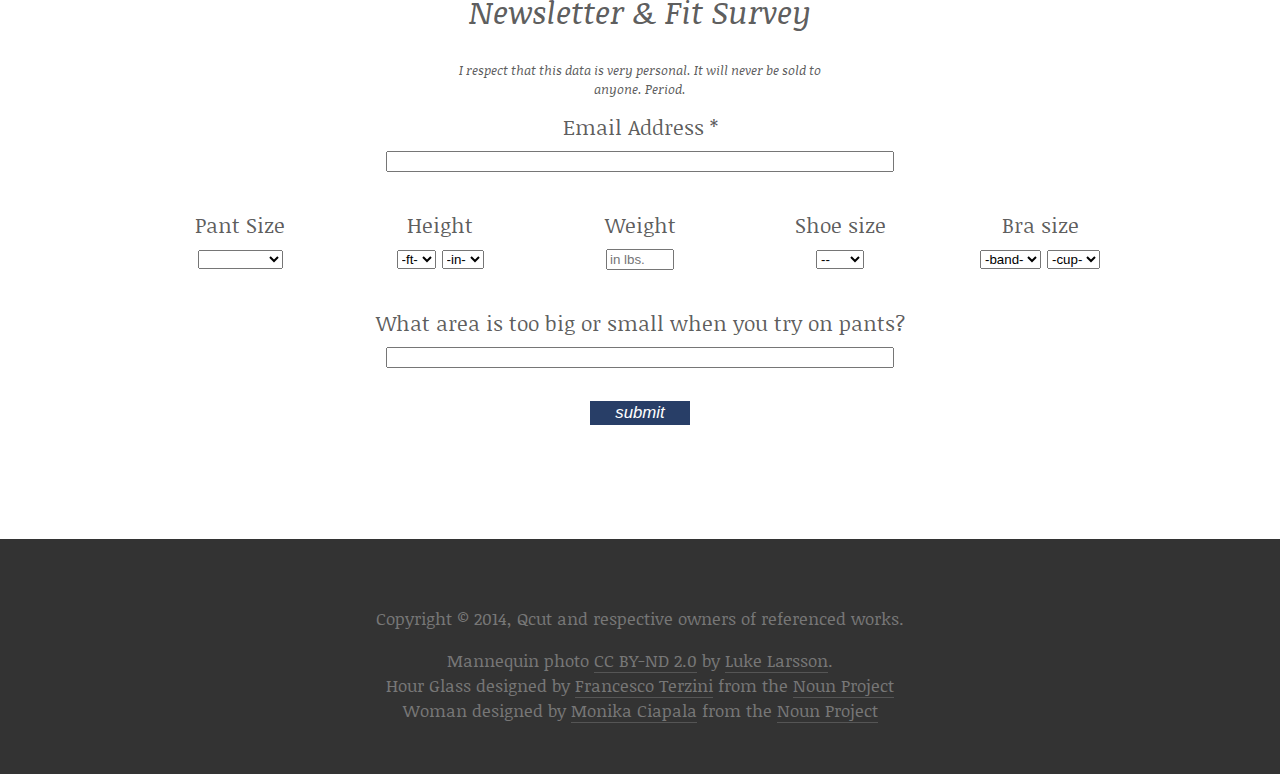
==== commit caa25fd1: "remove kickstarter link" ====
--- a/index.html
+++ b/index.html
@@ -18,9 +18,6 @@
 			<p>
 				<img src="/img/qcut-logo-orange.svg" alt="Qcut" />
 				<br>
-				<h3>LIVE ON <a href="http://bit.ly/qcut101 ">KICKSTARTER</a> NOW</h3>
-				
-				<a href="http://bit.ly/qcut101 "><img src="/img/kickstarter-seal.png" alt='kickstarter'/></a>
 				
 				<p>The way we buy clothes is broken.</p>
 				<p>Women's bodies come in 8 different shapes, yet it seems clothes are only made for one kind of body. Why is it this way? My name is <a href="https://twitter.com/skinny" rel="me">Crystal Beasley</a>, and I'm out to make perfect-fitting jeans for myself and for you.</p>
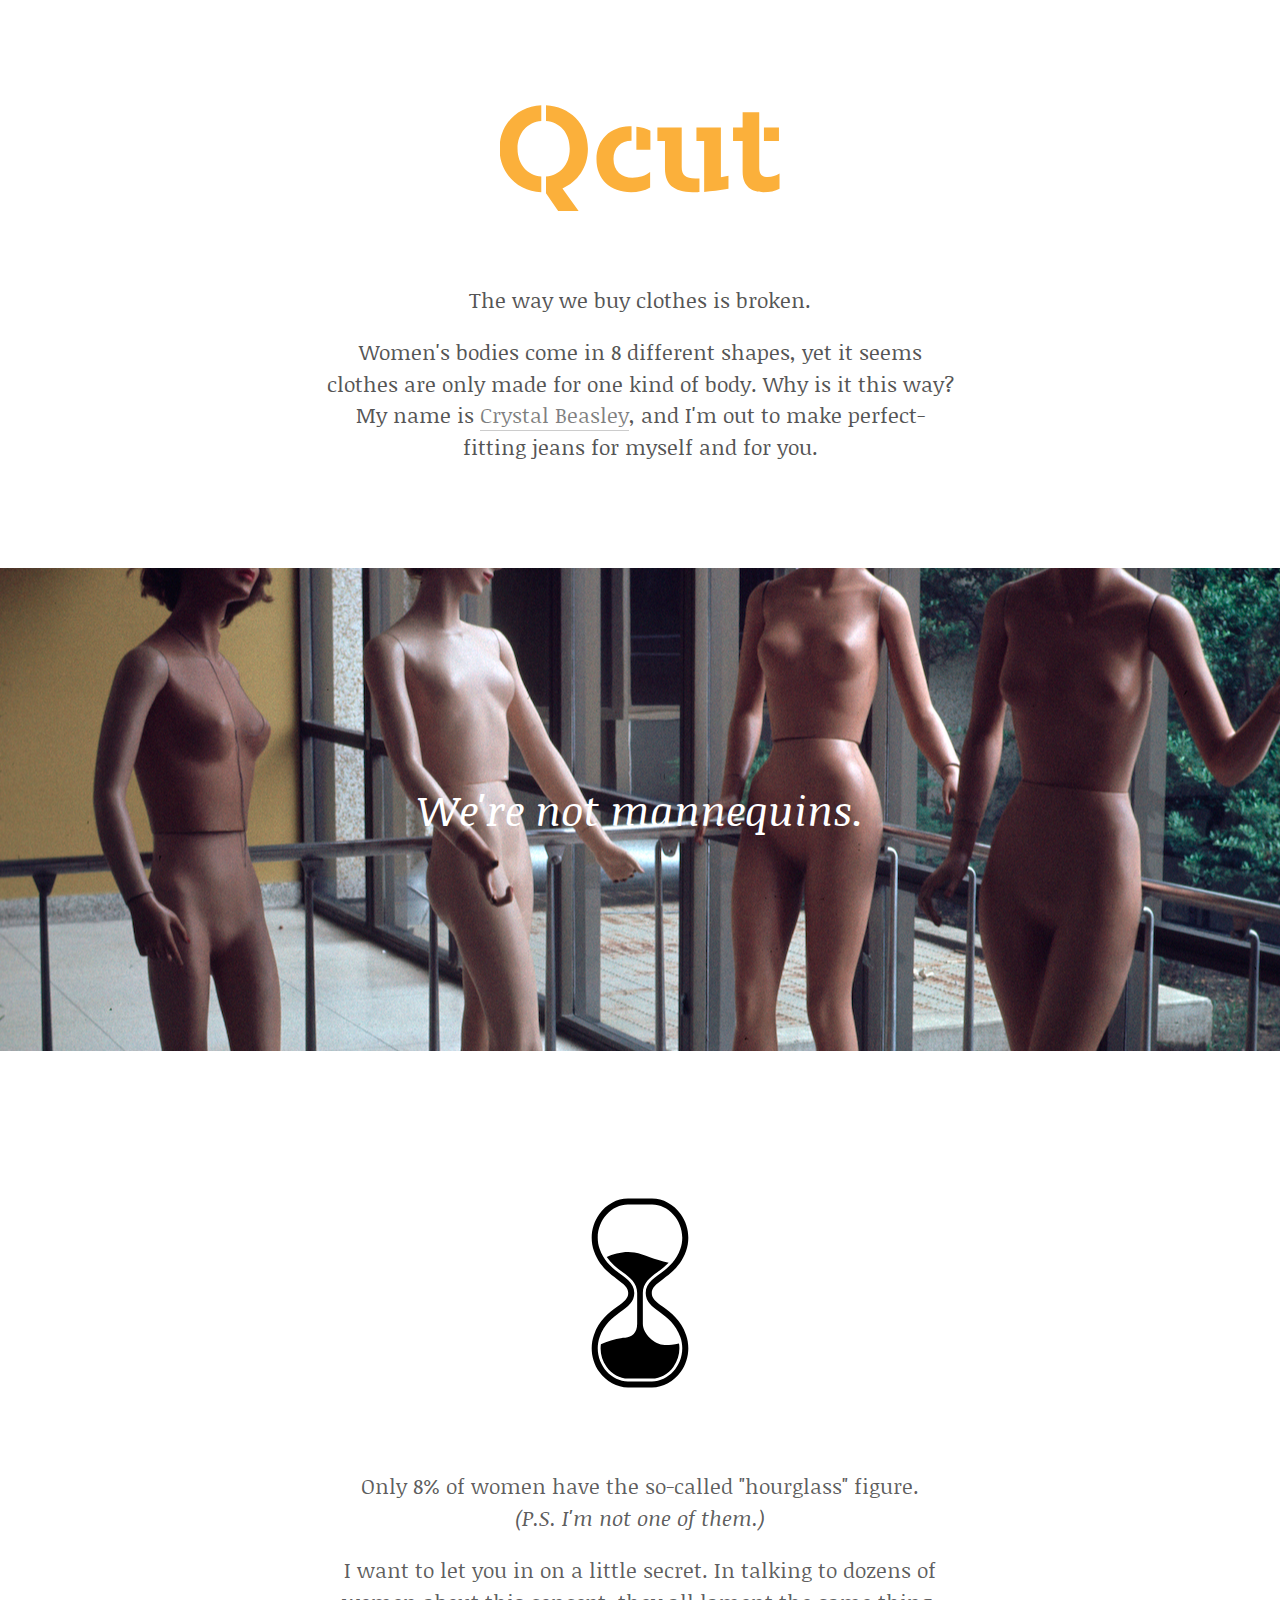
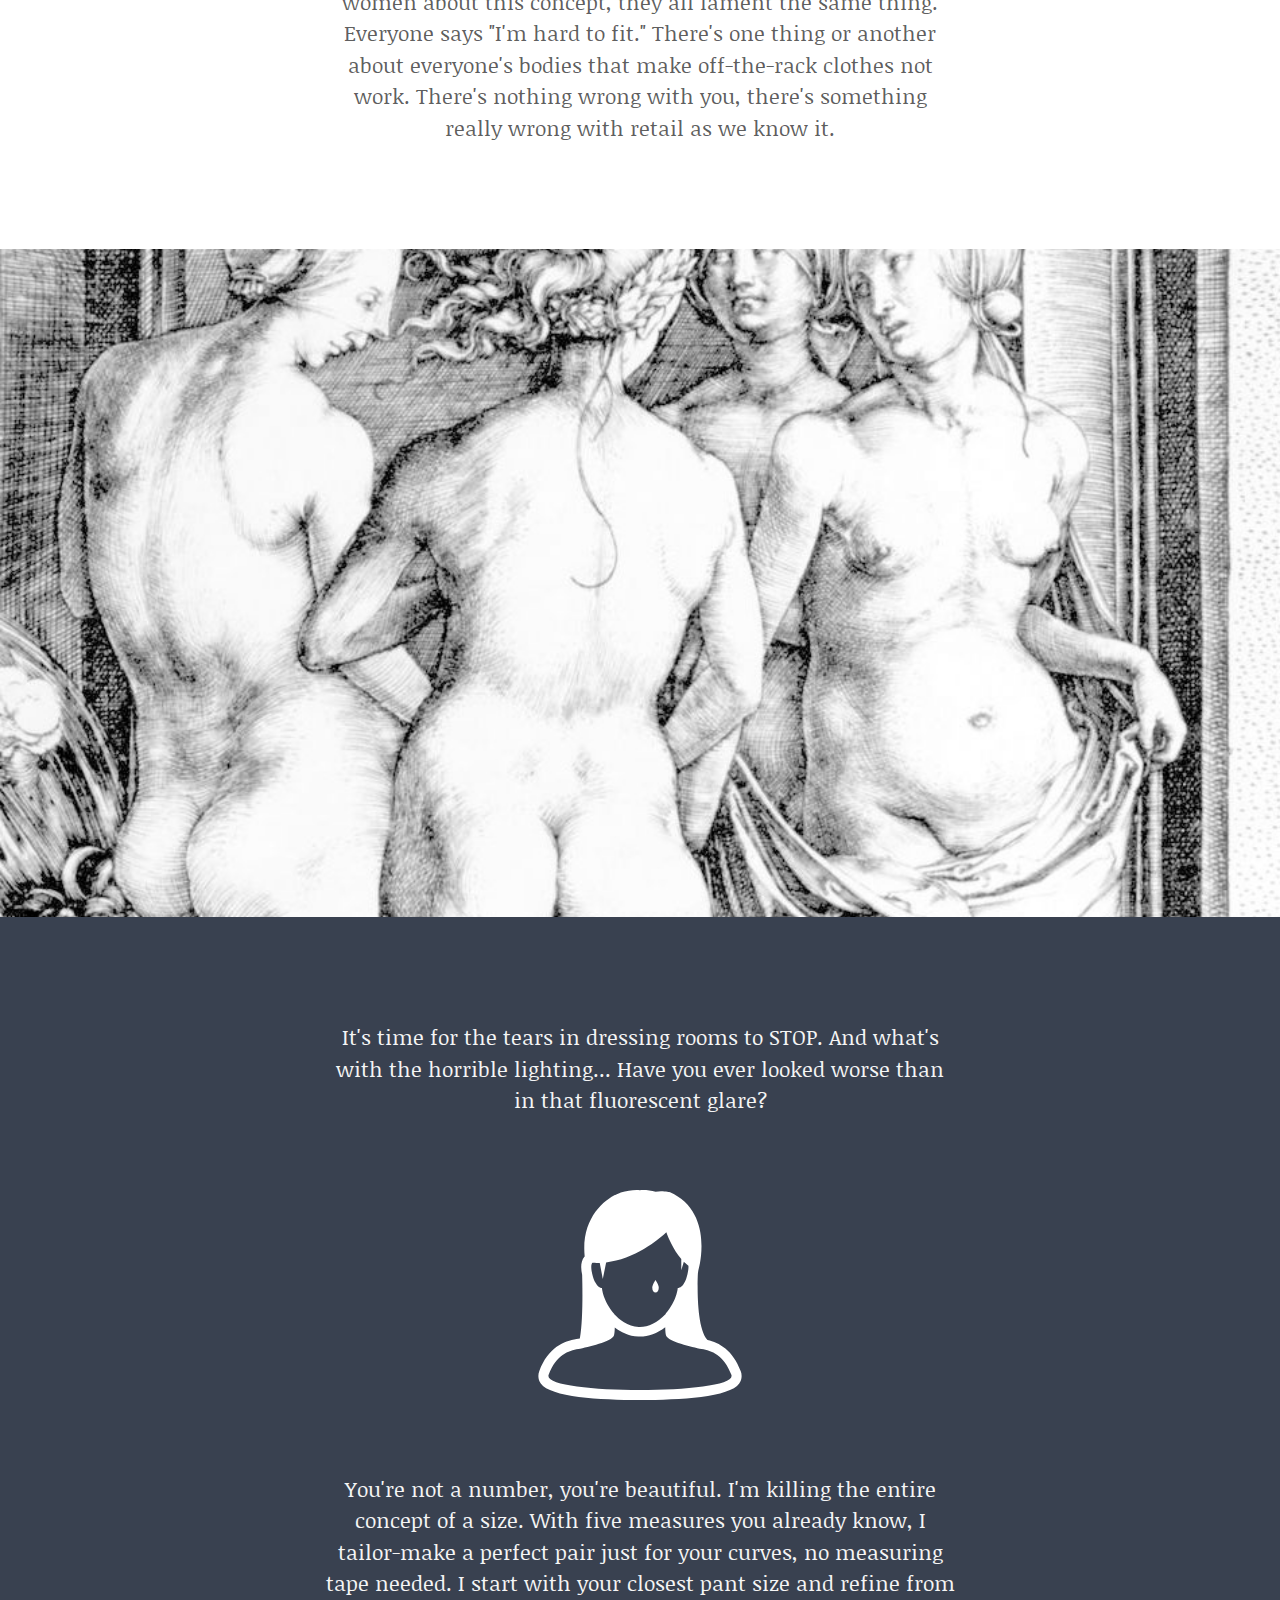
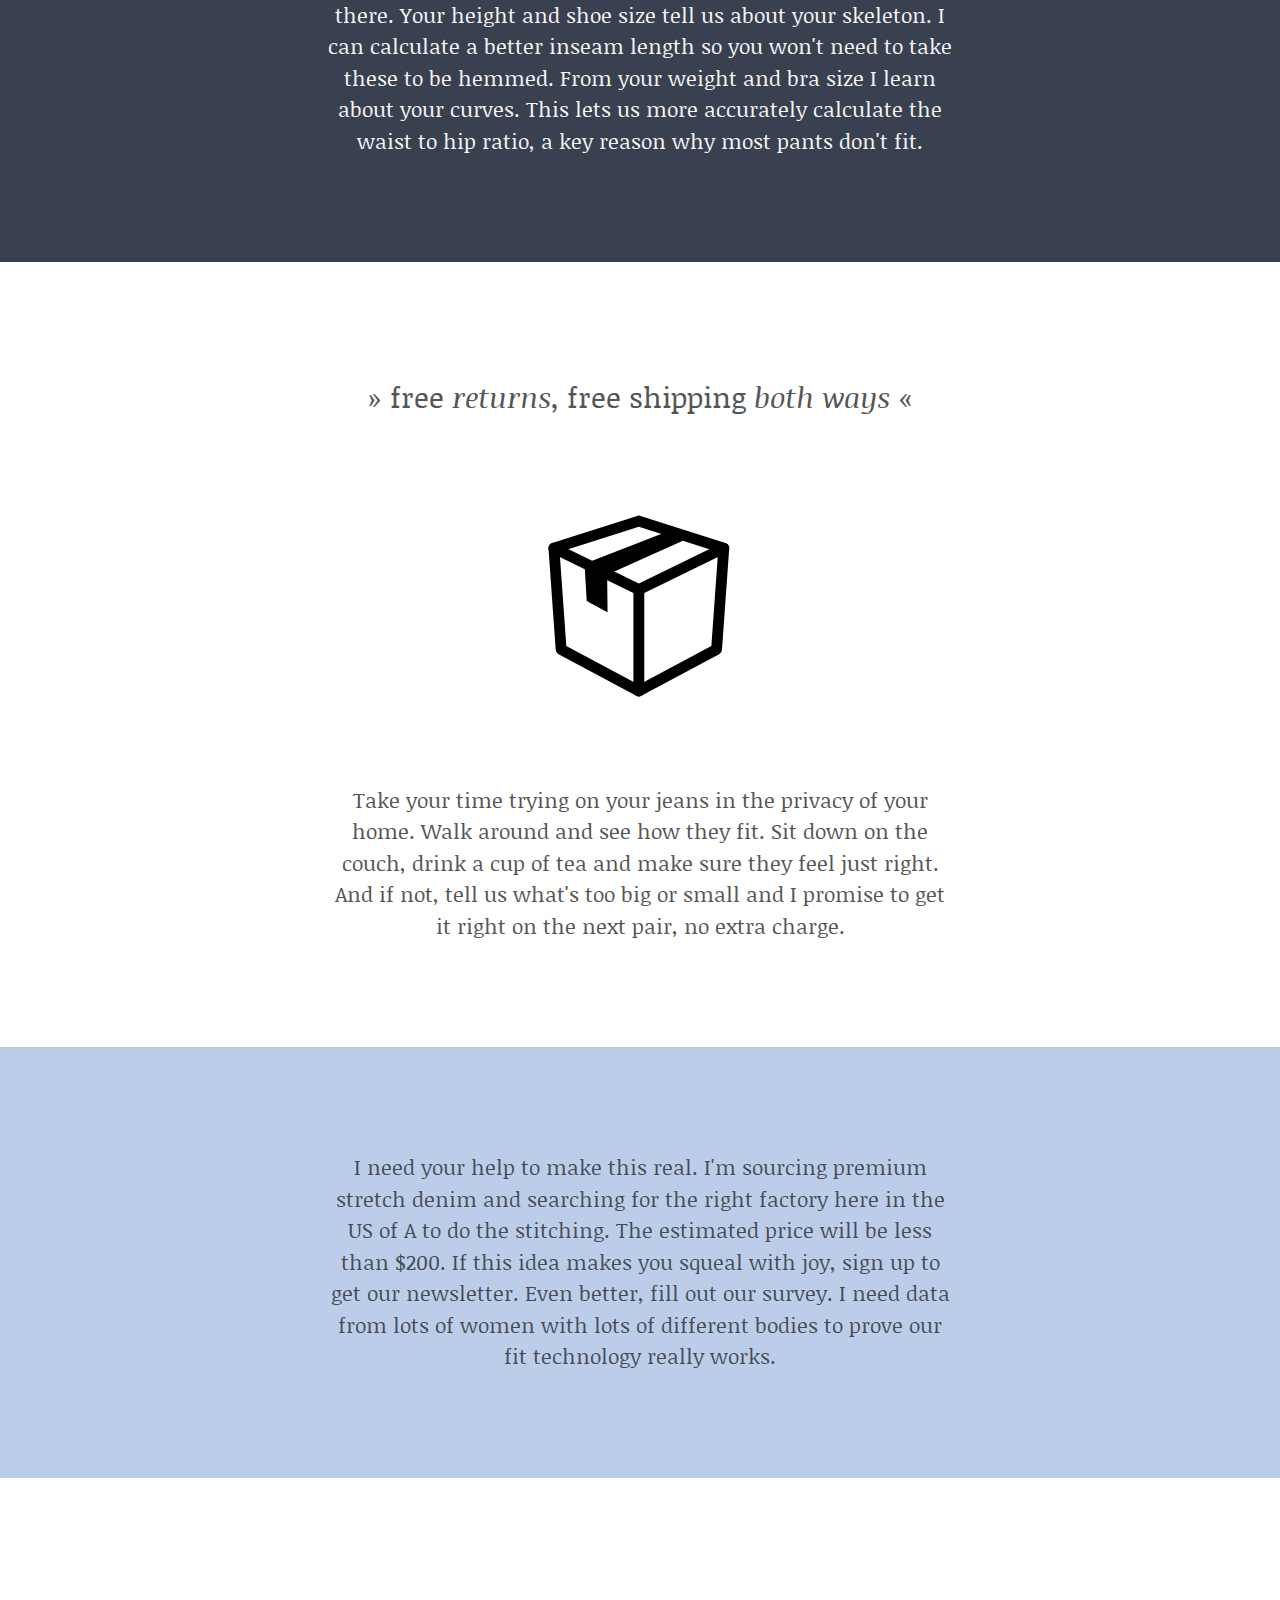
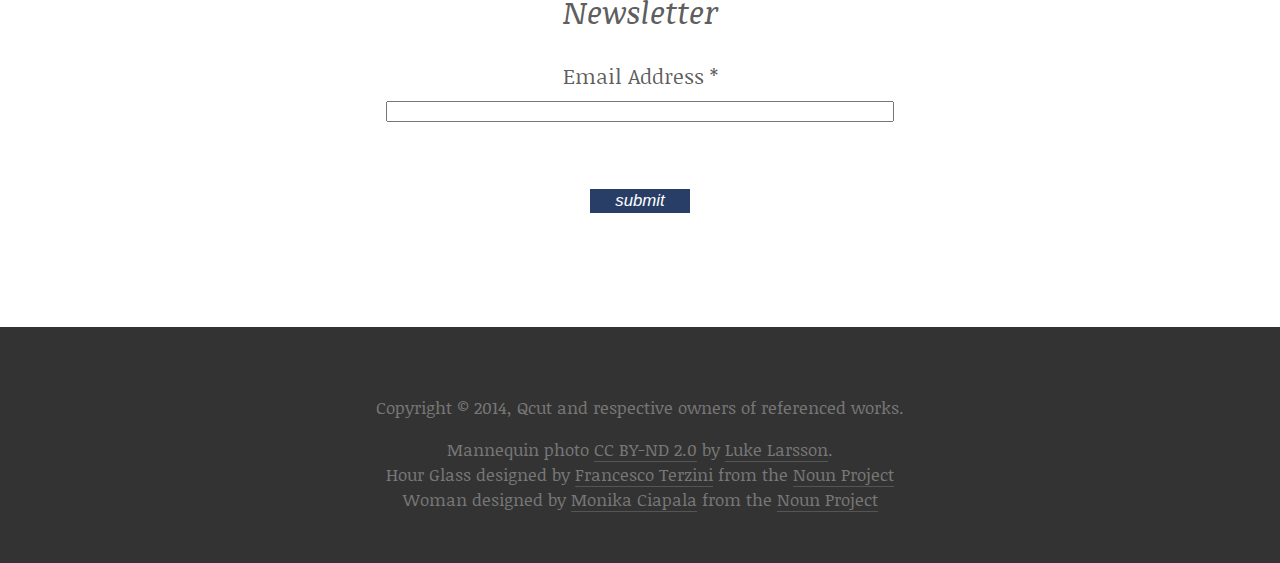
==== commit f5c4578d: "Clean up and Survey Removal" ====
--- a/index.html
+++ b/index.html
@@ -62,12 +62,15 @@
 		<!-- Begin MailChimp Signup Form -->
 		<div id="mc_embed_signup">
 			<form action="http://skinnywhitegirl.us2.list-manage1.com/subscribe/post?u=493c3cbc6ea8f074d84037bef&amp;id=eb4baf5487" method="post" id="mc-embedded-subscribe-form" name="mc-embedded-subscribe-form" class="validate" target="_blank" novalidate>
-				<h2>Newsletter &amp; Fit Survey</h2>
+				<h2>Newsletter</h2><!-- &amp; Fit Survey</h2>-->
+<!--
 				<p class="helper">I respect that this data is very personal. It will never be sold to anyone. Period.</p>
+-->
 				<div class="mc-field-group">
 						<label for="mce-EMAIL">Email Address  <span class="asterisk">*</span></label>
 						<input type="email" value="" name="EMAIL" class="required email" id="mce-EMAIL">
 				</div>
+<!--
 				<div class="mc-field-group survey-container">
 					<label for="mce-PANTSIZE">Pant Size </label>
 					<select name="PANTSIZE" class="" id="mce-PANTSIZE">
@@ -175,6 +178,7 @@
 				<label for="mce-FREETEXT">What area is too big or small when you try on pants? </label>
 				<input type="text" value="" name="FREETEXT" class="" id="mce-FREETEXT">
 				</div>
+-->
 				<div id="mce-responses" class="clear">
 					<div class="response" id="mce-error-response" style="display:none"></div>
 					<div class="response" id="mce-success-response" style="display:none"></div>
@@ -390,4 +394,4 @@
 		</script>
 		<!--End mc_embed_signup-->
 	</body>
-</html>+</html>
